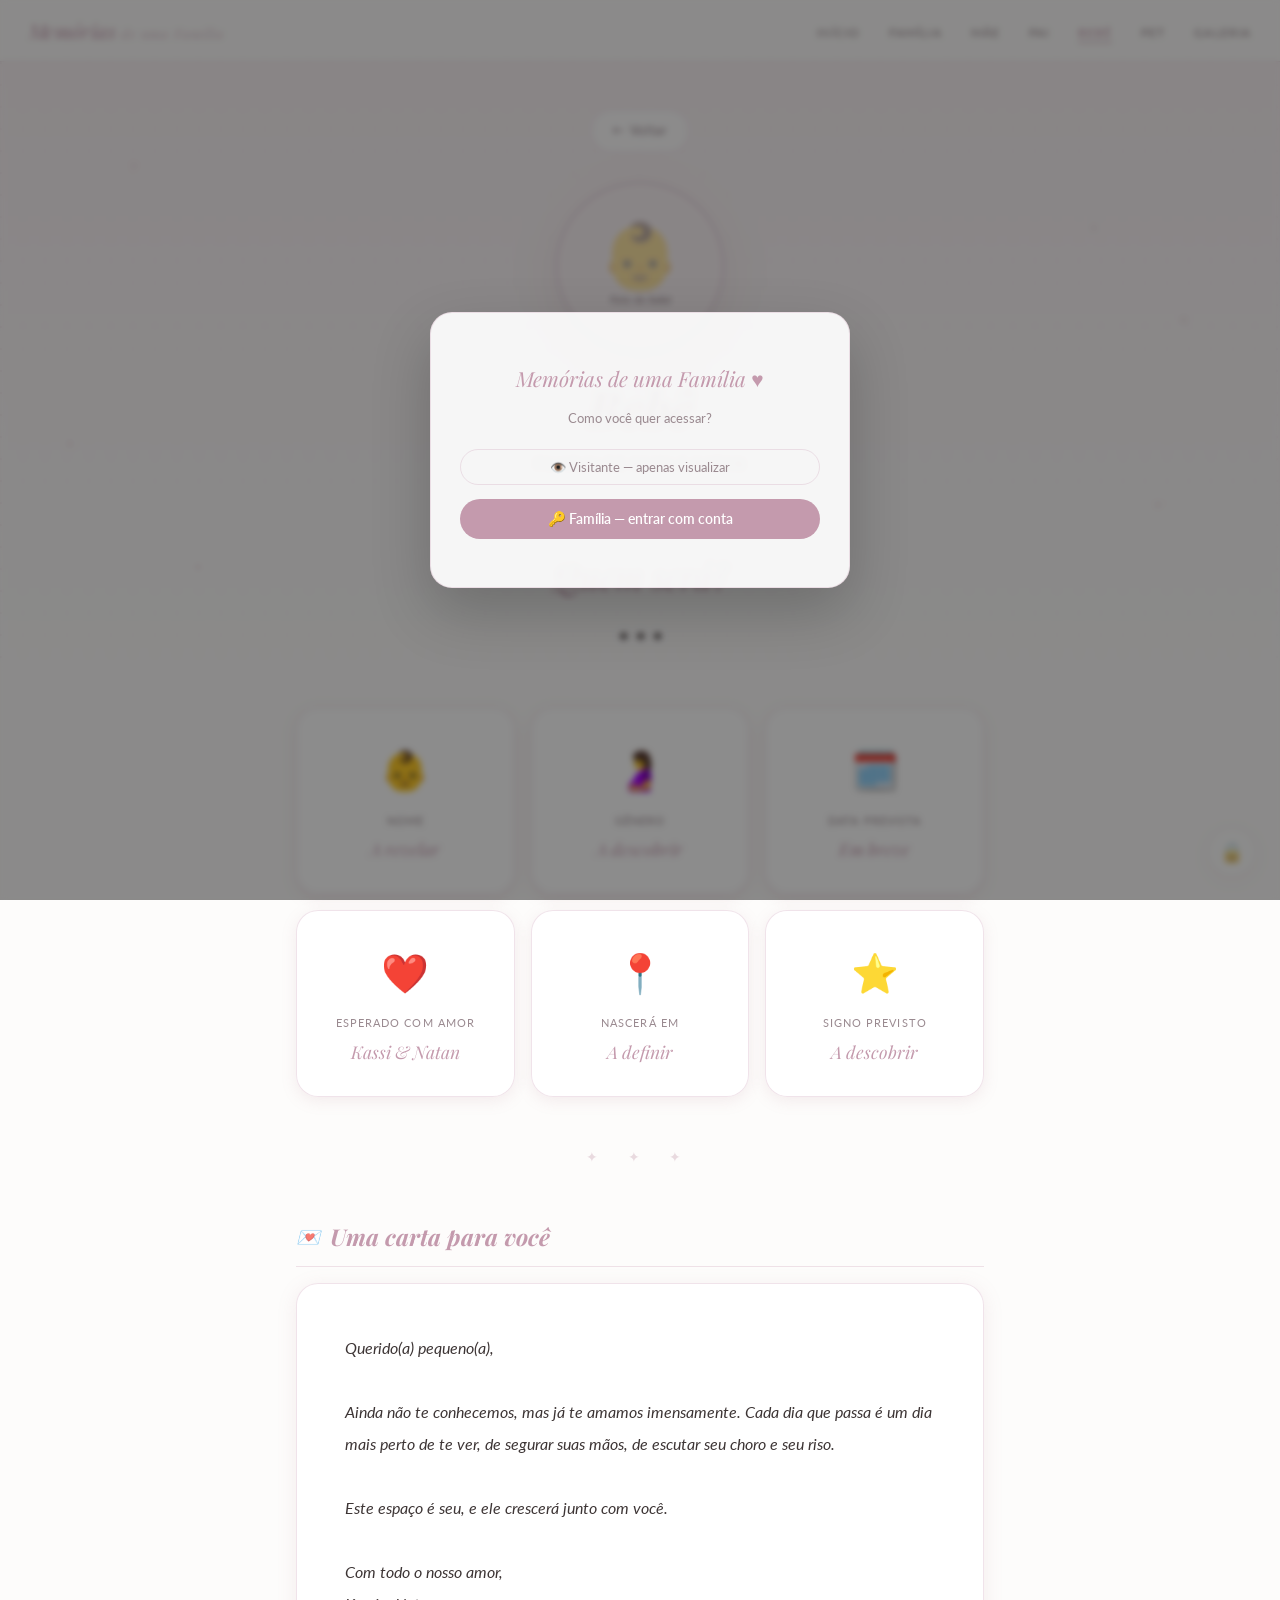
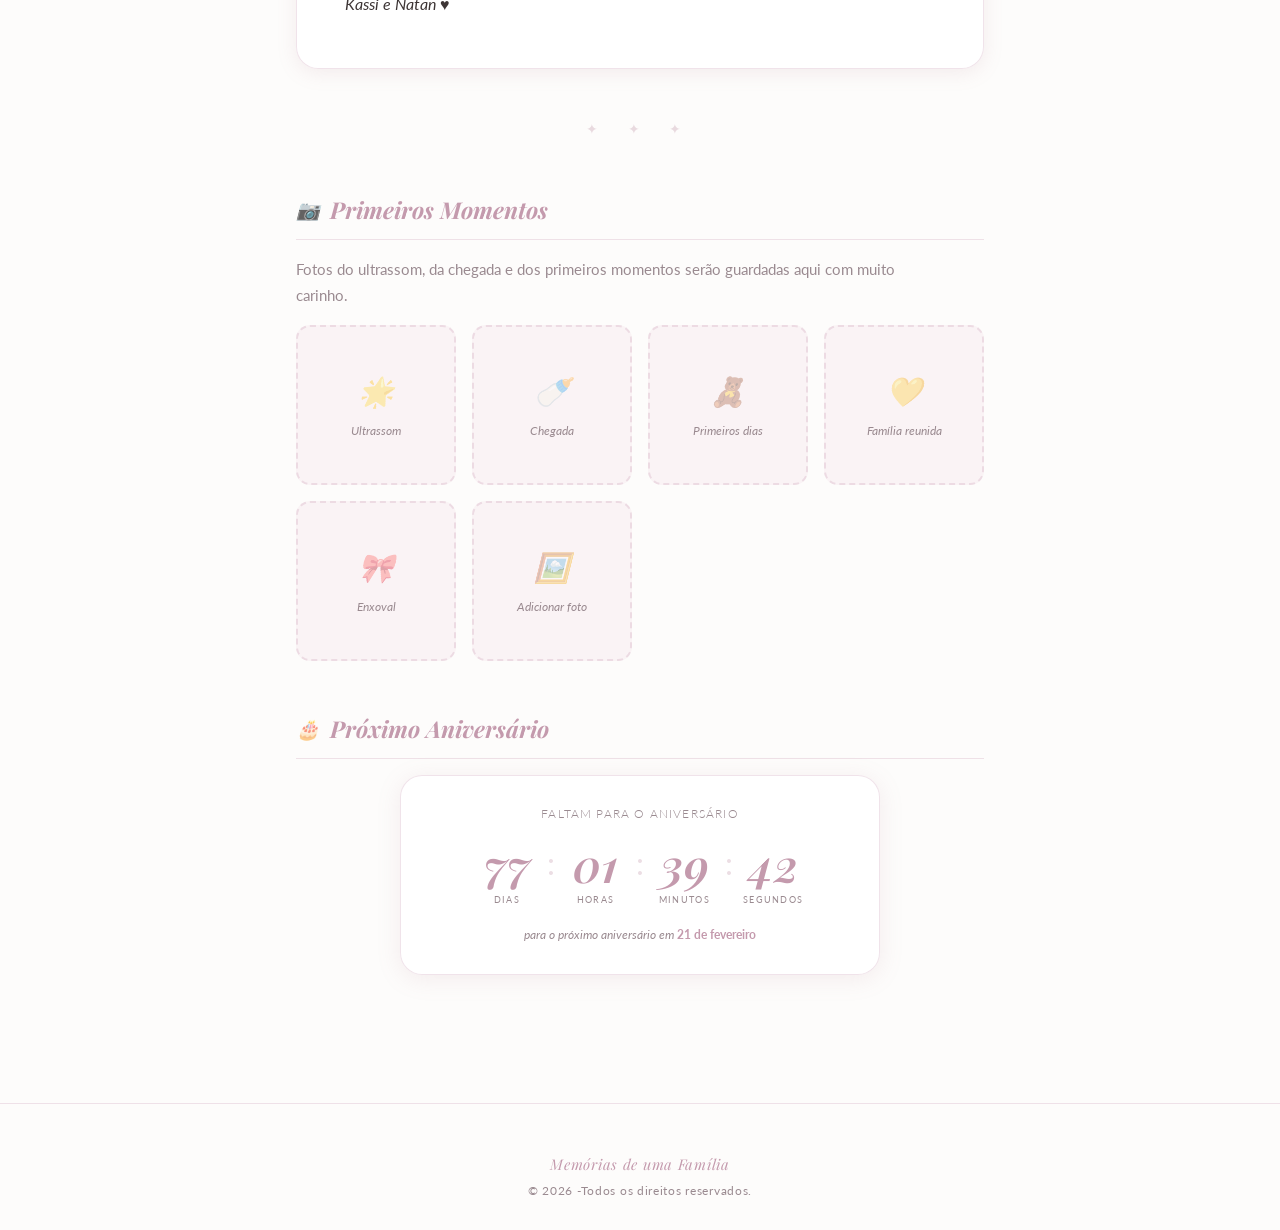
==== bebe.html @ cc9225b5 "primeiro commit: site Memorias de uma familia" ====
﻿<!DOCTYPE html>
<html lang="pt-BR">
<head>
  <meta charset="UTF-8" />
  <meta name="viewport" content="width=device-width, initial-scale=1.0" />
  <title>Bebê -Memórias de uma Família</title>
  <link rel="icon" href="data:image/svg+xml,<svg xmlns='http://www.w3.org/2000/svg' viewBox='0 0 100 100'><text y='.9em' font-size='90'>🌳</text></svg>" />

  <link rel="preconnect" href="https://fonts.googleapis.com" />
  <link rel="preconnect" href="https://fonts.gstatic.com" crossorigin />
  <link href="https://fonts.googleapis.com/css2?family=Playfair+Display:ital,wght@0,400;0,600;1,400;1,600&family=Lato:wght@300;400&display=swap" rel="stylesheet" />

  <link rel="stylesheet" href="css/base.css" />
  <link rel="stylesheet" href="css/nav.css" />
  <link rel="stylesheet" href="css/layout.css" />
  <link rel="stylesheet" href="css/animations.css" />
  <link rel="stylesheet" href="css/responsive.css" />
  <link rel="stylesheet" href="css/admin.css" />
  <link rel="stylesheet" href="css/profile.css" />
  <link rel="stylesheet" href="css/bebe.css" />
  <link rel="stylesheet" href="css/countdown.css" />
  <link rel="stylesheet" href="css/birthday.css" />

  <!-- Supabase CDN -->
  <script src="https://cdn.jsdelivr.net/npm/@supabase/supabase-js@2" onerror="this.onerror=null;this.src='https://unpkg.com/@supabase/supabase-js@2/dist/umd/supabase.js'"></script>
</head>
<body data-page="bebe">

  <!-- ═══════════════════════════════════════
       NAVEGAÇÃO
  ═══════════════════════════════════════ -->
  <nav class="navbar">
    <a href="index.html" class="nav-brand">
      Memórias <span>de uma Família</span>
    </a>
    <ul class="nav-links" id="navLinks">
      <li><a href="index.html">Início</a></li>
      <li><a href="familia.html">Família</a></li>
      <li><a href="mae.html">Mãe</a></li>
      <li><a href="pai.html">Pai</a></li>
      <li><a href="bebe.html" class="active">Bebê</a></li>
      <li><a href="pet.html">Pet</a></li>
      <li><a href="galeria.html">Galeria</a></li>
    </ul>
    <button class="nav-hamburger" id="navHamburger" aria-label="Abrir menu" aria-expanded="false">
      <span></span><span></span><span></span>
    </button>
  </nav>

  <!-- ═══════════════════════════════════════
       CONTEÚDO PRINCIPAL
  ═══════════════════════════════════════ -->
  <main class="page-wrapper">

    <!-- HERO DO BEBÊ -->
    <section class="bebe-profile-hero">

      <!-- Estrelas decorativas -->
      <div class="floating-stars" aria-hidden="true">
        <span class="star">✦</span>
        <span class="star">✦</span>
        <span class="star">✦</span>
        <span class="star">✦</span>
        <span class="star">✦</span>
        <span class="star">✦</span>
      </div>

      <a href="index.html" class="btn-back">← Voltar</a>

      <!-- Foto de perfil do bebê -->
      <div class="profile-photo-large anim-fade-up" data-photo-key="bebe_main">
        <span class="profile-ph-icon" data-baby-icon>👶</span>
        <span class="profile-ph-label" data-baby-ph>Foto do bebê</span>
      </div>

      <!-- Nome e tagline -->
      <h1 class="profile-name anim-fade-up delay-1" data-baby-name>Bebê</h1>
      <p class="profile-tagline anim-fade-up delay-2">Filho(a) de Kassi e Natan</p>

      <!-- Seletor de gênero (grande) -->
      <div class="baby-gender-bar anim-fade-up delay-2" role="group" aria-label="Escolha o gênero">
        <button class="gender-btn girl-btn" onclick="selectGender('girl')" aria-label="Menina">
          <span class="btn-emoji">🎀</span> Menina
        </button>
        <button class="gender-btn boy-btn" onclick="selectGender('boy')" aria-label="Menino">
          <span class="btn-emoji">⚓</span> Menino
        </button>
      </div>

      <!-- Mensagem de revelação dinâmica -->
      <p class="reveal-message anim-fade-up delay-2" id="revealMsg">
        Quem será?
      </p>

      <!-- Badge do gênero selecionado -->
      <div class="gender-badge anim-fade-up delay-3" id="genderBadge" style="display:none">
        <span data-baby-badge></span>
      </div>

      <span class="ornament">✦ ✦ ✦</span>

    </section><!-- /bebe-profile-hero -->

    <!-- ─── INFORMAÇÕES DO BEBÊ ─── -->
    <div class="baby-content">

      <div class="baby-card-grid anim-fade-up">

        <div class="baby-info-card">
          <span class="baby-info-icon">👶</span>
          <p class="baby-info-label">Nome</p>
          <p class="baby-info-value" data-baby-name>A revelar</p>
        </div>

        <div class="baby-info-card">
          <span class="baby-info-icon" data-baby-icon>🤰</span>
          <p class="baby-info-label">Gênero</p>
          <p class="baby-info-value" id="genderValue">A descobrir</p>
        </div>

        <div class="baby-info-card">
          <span class="baby-info-icon">🗓️</span>
          <p class="baby-info-label">Data prevista</p>
          <p class="baby-info-value">
            <!-- EDITE: Adicione a data de parto prevista -->
            Em breve
          </p>
        </div>

        <div class="baby-info-card">
          <span class="baby-info-icon">❤️</span>
          <p class="baby-info-label">Esperado com amor</p>
          <p class="baby-info-value">Kassi &amp; Natan</p>
        </div>

        <div class="baby-info-card">
          <span class="baby-info-icon">📍</span>
          <p class="baby-info-label">Nascerá em</p>
          <p class="baby-info-value">
            <!-- EDITE: Cidade/País -->
            A definir
          </p>
        </div>

        <div class="baby-info-card">
          <span class="baby-info-icon">⭐</span>
          <p class="baby-info-label">Signo previsto</p>
          <p class="baby-info-value">
            <!-- EDITE: Signo -->
            A descobrir
          </p>
        </div>

      </div><!-- /baby-card-grid -->

      <div class="divider-ornament" style="margin: var(--sp-xl) 0">✦ ✦ ✦</div>

      <!-- ─── Carta para o Bebê ─── -->
      <section class="section-block anim-fade-up">
        <h2 class="section-title">
          <span class="sec-icon">💌</span> Uma carta para você
        </h2>
        <div style="background:var(--color-bg-card); border:1px solid var(--color-border); border-radius:var(--radius-lg); padding:var(--sp-xl); box-shadow:0 4px 20px var(--color-shadow); transition: all var(--t-smooth);">
          <p class="prose" style="font-style:italic; font-size:1rem; color:var(--color-text); line-height:2" data-field="bio">
            <!--
              EDITE: Escreva uma carta carinhosa para o bebê
            -->
            Querido(a) pequeno(a),<br/><br/>
            Ainda não te conhecemos, mas já te amamos imensamente.
            Cada dia que passa é um dia mais perto de te ver, de segurar
            suas mãos, de escutar seu choro e seu riso.<br/><br/>
            Este espaço é seu, e ele crescerá junto com você.<br/><br/>
            Com todo o nosso amor,<br/>
            <em>Kassi e Natan ♥</em>
          </p>
        </div>
      </section>

      <div class="divider-ornament" style="margin: var(--sp-xl) 0">✦ ✦ ✦</div>

      <!-- ─── Galeria do Bebê ─── -->
      <section class="section-block anim-fade-up">
        <h2 class="section-title">
          <span class="sec-icon">📷</span> Primeiros Momentos
        </h2>
        <p class="prose" style="margin-bottom:var(--sp-md)">
          Fotos do ultrassom, da chegada e dos primeiros momentos serão
          guardadas aqui com muito carinho.
        </p>

        <div class="profile-gallery-grid">
          <!--
            PARA ADICIONAR FOTOS:
            <div class="profile-gallery-item" data-lightbox="fotos/ultrassom.jpg">
              <img src="fotos/ultrassom.jpg" alt="Ultrassom" />
            </div>
          -->
          <div class="profile-gallery-item">
            <div class="gallery-ph"><span class="gallery-ph-icon">🌟</span>Ultrassom</div>
          </div>
          <div class="profile-gallery-item">
            <div class="gallery-ph"><span class="gallery-ph-icon">🍼</span>Chegada</div>
          </div>
          <div class="profile-gallery-item">
            <div class="gallery-ph"><span class="gallery-ph-icon">🧸</span>Primeiros dias</div>
          </div>
          <div class="profile-gallery-item">
            <div class="gallery-ph"><span class="gallery-ph-icon">💛</span>Família reunida</div>
          </div>
          <div class="profile-gallery-item">
            <div class="gallery-ph"><span class="gallery-ph-icon">🎀</span>Enxoval</div>
          </div>
          <div class="profile-gallery-item">
            <div class="gallery-ph"><span class="gallery-ph-icon">🖼️</span>Adicionar foto</div>
          </div>
        </div>
      </section>

      <!-- ─── Contagem Regressiva de Aniversário ─── -->
      <section class="section-block anim-fade-up" id="countdown-section">
        <h2 class="section-title">
          <span class="sec-icon">🎂</span> Próximo Aniversário
        </h2>
        <div class="countdown-wrapper">
          <p class="countdown-intro">faltam para o aniversário</p>
          <div class="countdown-grid">
            <div class="countdown-unit">
              <span class="countdown-num" id="cd-days">--</span>
              <span class="countdown-lbl">Dias</span>
            </div>
            <span class="countdown-sep">:</span>
            <div class="countdown-unit">
              <span class="countdown-num" id="cd-hours">--</span>
              <span class="countdown-lbl">Horas</span>
            </div>
            <span class="countdown-sep">:</span>
            <div class="countdown-unit">
              <span class="countdown-num" id="cd-minutes">--</span>
              <span class="countdown-lbl">Minutos</span>
            </div>
            <span class="countdown-sep">:</span>
            <div class="countdown-unit">
              <span class="countdown-num" id="cd-seconds">--</span>
              <span class="countdown-lbl">Segundos</span>
            </div>
          </div>
          <p class="countdown-footer-text">
            para o próximo aniversário em <strong id="cd-next-date">21 de fevereiro</strong>
          </p>
        </div>
      </section>

    </div><!-- /baby-content -->

    <!-- LIGHTBOX -->
    <div class="lightbox" id="lightbox">
      <button class="lightbox-close" id="lightbox-close" aria-label="Fechar">✕</button>
      <img id="lightbox-img" src="" alt="Foto ampliada" />
    </div>

    <!-- RODAPÉ -->
    <footer class="page-footer">
      <span class="footer-brand-text">Memórias de uma Família</span>
      &copy; <span id="year"></span> -Todos os direitos reservados.
    </footer>

  </main>

  <!-- ═══ ANIMAÇÃO DE ANIVERSÁRIO ═══════════════════════════════ -->
  <div class="birthday-overlay" id="birthday-overlay" role="dialog" aria-modal="true" aria-label="Feliz Aniversário">
    <div class="birthday-card">
      <span class="birthday-big-heart">🎂</span>
      <!-- EDITE: Altere a mensagem de aniversário abaixo -->
      <p class="birthday-msg">Feliz aniversário, pequenininho(a)! 🎂</p>
      <p class="birthday-sub">
        Que este dia seja cheio de alegria, amor e muita magia.<br/>
        Te amamos imensamente. ♥
      </p>
      <button class="birthday-close-btn" onclick="closeBirthdayAnimation()">Obrigado ♥</button>
    </div>
  </div>

  <script src="js/script.js"></script>
  <script src="js/supabase-config.js"></script>
  <script src="js/auth.js"></script>
  <script src="js/db.js"></script>
  <script src="js/storage.js"></script>
  <script src="js/editor.js"></script>
  <script>
    document.getElementById('year').textContent = new Date().getFullYear();

    // Aniversário do Bebê: 21 de fevereiro (data de teste)
    document.addEventListener('DOMContentLoaded', () => initCountdown(21, 2));

    // Atualiza mensagem de revelação e badge ao selecionar gênero
    const origSelect = window.selectGender;
    window.selectGender = function(gender) {
      origSelect(gender);

      const msg    = document.getElementById('revealMsg');
      const badge  = document.getElementById('genderBadge');
      const gvalue = document.getElementById('genderValue');

      if (gender === 'girl') {
        if (msg) msg.textContent = 'É uma Menina! 🎀';
        if (gvalue) gvalue.textContent = 'Menina 🎀';
      } else {
        if (msg) msg.textContent = 'É um Menino! ⚓';
        if (gvalue) gvalue.textContent = 'Menino ⚓';
      }

      if (badge) badge.style.display = 'inline-flex';
    };

    // Aplica estado salvo no carregamento
    const saved = localStorage.getItem('familyTheme');
    if (saved && saved !== 'default') {
      window.selectGender(saved);
    }
  </script>
</body>
</html>
---- css/base.css ----
/* ============================================================
   MEMÓRIAS DE UMA FAMÍLIA — base.css
   Variáveis de tema e reset global
   ============================================================ */

/* ─── 1. VARIÁVEIS DE TEMA ─────────────────────────────────── */
:root {
  /* Tema Padrão (Neutro / Branco) */
  --color-bg:              #fdfcfb;
  --color-bg-secondary:    #f8f5f0;
  --color-bg-card:         rgba(255, 255, 255, 0.92);
  --color-accent:          #c49aad;
  --color-accent-light:    #f0e2e8;
  --color-accent-ultra:    #faf3f5;
  --color-line:            #d4b0c2;
  --color-text:            #3d3535;
  --color-text-muted:      #9a8a90;
  --color-border:          rgba(212, 176, 194, 0.35);
  --color-shadow:          rgba(180, 120, 140, 0.13);
  --color-nav:             rgba(253, 252, 251, 0.96);
  --color-heart:           #d4889f;
  --color-btn-bg:          rgba(255,255,255,0.9);
  --color-btn-border:      rgba(212,176,194,0.5);
  --color-btn-text:        #3d3535;

  /* Tipografia */
  --font-heading: 'Playfair Display', Georgia, serif;
  --font-body:    'Lato', 'Helvetica Neue', sans-serif;

  /* Espaçamentos */
  --sp-xs: 0.3rem;
  --sp-sm: 0.6rem;
  --sp-md: 1rem;
  --sp-lg: 1.8rem;
  --sp-xl: 3rem;
  --sp-2xl: 5rem;

  /* Bordas */
  --radius-sm:   6px;
  --radius-md:   14px;
  --radius-lg:   22px;
  --radius-full: 9999px;

  /* Transições */
  --t-fast:   0.2s ease;
  --t-smooth: 0.55s cubic-bezier(0.4, 0, 0.2, 1);
  --t-slow:   0.85s cubic-bezier(0.4, 0, 0.2, 1);
}

/* ─── Tema Menina (Rosa Bebê) ──────────────────────────────── */
[data-theme="girl"] {
  --color-bg:           #fff5f8;
  --color-bg-secondary: #ffe8f0;
  --color-bg-card:      rgba(255, 245, 250, 0.95);
  --color-accent:       #e8739a;
  --color-accent-light: #fdd5e5;
  --color-accent-ultra: #fff5f8;
  --color-line:         #f0a0be;
  --color-text:         #5c2d42;
  --color-text-muted:   #b87898;
  --color-border:       rgba(240, 160, 190, 0.4);
  --color-shadow:       rgba(232, 115, 154, 0.18);
  --color-nav:          rgba(255, 245, 248, 0.96);
  --color-heart:        #e8739a;
  --color-btn-bg:       rgba(255, 245, 248, 0.95);
  --color-btn-border:   rgba(240, 160, 190, 0.5);
  --color-btn-text:     #5c2d42;
}

/* ─── Tema Pet (Laranja Bebê) ──────────────────────────────── */
[data-theme="pet"] {
  --color-bg:           #fff8f3;
  --color-bg-secondary: #ffecd8;
  --color-bg-card:      rgba(255, 248, 243, 0.95);
  --color-accent:       #e07828;
  --color-accent-light: #fcd4a0;
  --color-accent-ultra: #fff5ea;
  --color-line:         #f0a060;
  --color-text:         #4a2c10;
  --color-text-muted:   #b07840;
  --color-border:       rgba(240, 160, 96, 0.4);
  --color-shadow:       rgba(224, 120, 40, 0.15);
  --color-nav:          rgba(255, 248, 243, 0.96);
  --color-heart:        #e07828;
  --color-btn-bg:       rgba(255, 248, 243, 0.95);
  --color-btn-border:   rgba(240, 160, 96, 0.5);
  --color-btn-text:     #4a2c10;
}

/* ─── Temas Pet por Cor (Pastéis) ─────────────────────────── */
[data-theme="pet-green"] {
  --color-bg:           #f2faf2;
  --color-bg-secondary: #d8f0d8;
  --color-bg-card:      rgba(242, 250, 242, 0.95);
  --color-accent:       #5aaa5a;
  --color-accent-light: #b8e0b8;
  --color-accent-ultra: #eef8ee;
  --color-line:         #7dcc7d;
  --color-text:         #1a4020;
  --color-text-muted:   #528052;
  --color-border:       rgba(125, 204, 125, 0.4);
  --color-shadow:       rgba(90, 170, 90, 0.15);
  --color-nav:          rgba(242, 250, 242, 0.96);
  --color-heart:        #5aaa5a;
  --color-btn-bg:       rgba(242, 250, 242, 0.95);
  --color-btn-border:   rgba(125, 204, 125, 0.5);
  --color-btn-text:     #1a4020;
}

[data-theme="pet-blue"] {
  --color-bg:           #eef6fc;
  --color-bg-secondary: #d0e8f8;
  --color-bg-card:      rgba(238, 246, 252, 0.95);
  --color-accent:       #5096cc;
  --color-accent-light: #b0d4f0;
  --color-accent-ultra: #e8f4fc;
  --color-line:         #70b8e8;
  --color-text:         #162e4a;
  --color-text-muted:   #4878a0;
  --color-border:       rgba(112, 184, 232, 0.4);
  --color-shadow:       rgba(80, 150, 204, 0.15);
  --color-nav:          rgba(238, 246, 252, 0.96);
  --color-heart:        #5096cc;
  --color-btn-bg:       rgba(238, 246, 252, 0.95);
  --color-btn-border:   rgba(112, 184, 232, 0.5);
  --color-btn-text:     #162e4a;
}

[data-theme="pet-pink"] {
  --color-bg:           #fff0f6;
  --color-bg-secondary: #ffd8ea;
  --color-bg-card:      rgba(255, 240, 246, 0.95);
  --color-accent:       #e0689a;
  --color-accent-light: #f8c0d8;
  --color-accent-ultra: #fff5f8;
  --color-line:         #f090bc;
  --color-text:         #501830;
  --color-text-muted:   #a85878;
  --color-border:       rgba(240, 144, 188, 0.4);
  --color-shadow:       rgba(224, 104, 154, 0.15);
  --color-nav:          rgba(255, 240, 246, 0.96);
  --color-heart:        #e0689a;
  --color-btn-bg:       rgba(255, 240, 246, 0.95);
  --color-btn-border:   rgba(240, 144, 188, 0.5);
  --color-btn-text:     #501830;
}

[data-theme="pet-red"] {
  --color-bg:           #fff3f3;
  --color-bg-secondary: #ffd8d8;
  --color-bg-card:      rgba(255, 243, 243, 0.95);
  --color-accent:       #cc5050;
  --color-accent-light: #f0b8b8;
  --color-accent-ultra: #fff0f0;
  --color-line:         #e07070;
  --color-text:         #4a1010;
  --color-text-muted:   #a05050;
  --color-border:       rgba(224, 112, 112, 0.4);
  --color-shadow:       rgba(204, 80, 80, 0.15);
  --color-nav:          rgba(255, 243, 243, 0.96);
  --color-heart:        #cc5050;
  --color-btn-bg:       rgba(255, 243, 243, 0.95);
  --color-btn-border:   rgba(224, 112, 112, 0.5);
  --color-btn-text:     #4a1010;
}

[data-theme="pet-yellow"] {
  --color-bg:           #fffdf0;
  --color-bg-secondary: #f8eec0;
  --color-bg-card:      rgba(255, 253, 240, 0.95);
  --color-accent:       #c8a030;
  --color-accent-light: #ecd890;
  --color-accent-ultra: #fffaea;
  --color-line:         #e0c060;
  --color-text:         #3a2c08;
  --color-text-muted:   #906820;
  --color-border:       rgba(224, 192, 96, 0.4);
  --color-shadow:       rgba(200, 160, 48, 0.15);
  --color-nav:          rgba(255, 253, 240, 0.96);
  --color-heart:        #c8a030;
  --color-btn-bg:       rgba(255, 253, 240, 0.95);
  --color-btn-border:   rgba(224, 192, 96, 0.5);
  --color-btn-text:     #3a2c08;
}

[data-theme="pet-gray"] {
  --color-bg:           #f5f6f8;
  --color-bg-secondary: #e0e4ec;
  --color-bg-card:      rgba(245, 246, 248, 0.95);
  --color-accent:       #7888a0;
  --color-accent-light: #c0c8d8;
  --color-accent-ultra: #eef0f4;
  --color-line:         #98a8bc;
  --color-text:         #242838;
  --color-text-muted:   #607080;
  --color-border:       rgba(152, 168, 188, 0.4);
  --color-shadow:       rgba(120, 136, 160, 0.15);
  --color-nav:          rgba(245, 246, 248, 0.96);
  --color-heart:        #7888a0;
  --color-btn-bg:       rgba(245, 246, 248, 0.95);
  --color-btn-border:   rgba(152, 168, 188, 0.5);
  --color-btn-text:     #242838;
}

[data-theme="pet-purple"] {
  --color-bg:           #f8f4ff;
  --color-bg-secondary: #ead8f8;
  --color-bg-card:      rgba(248, 244, 255, 0.95);
  --color-accent:       #9060c8;
  --color-accent-light: #d0b8f0;
  --color-accent-ultra: #f4f0ff;
  --color-line:         #b088e0;
  --color-text:         #2c1050;
  --color-text-muted:   #7848a8;
  --color-border:       rgba(176, 136, 224, 0.4);
  --color-shadow:       rgba(144, 96, 200, 0.15);
  --color-nav:          rgba(248, 244, 255, 0.96);
  --color-heart:        #9060c8;
  --color-btn-bg:       rgba(248, 244, 255, 0.95);
  --color-btn-border:   rgba(176, 136, 224, 0.5);
  --color-btn-text:     #2c1050;
}

/* ─── Tema Menino (Azul Bebê) ──────────────────────────────── */
[data-theme="boy"] {
  --color-bg:           #f0f8ff;
  --color-bg-secondary: #d8ecfa;
  --color-bg-card:      rgba(240, 248, 255, 0.95);
  --color-accent:       #5a9bd4;
  --color-accent-light: #c5e0f5;
  --color-accent-ultra: #f0f8ff;
  --color-line:         #82b8e5;
  --color-text:         #1a3a5c;
  --color-text-muted:   #6a92b8;
  --color-border:       rgba(130, 184, 229, 0.4);
  --color-shadow:       rgba(90, 155, 212, 0.18);
  --color-nav:          rgba(240, 248, 255, 0.96);
  --color-heart:        #5a9bd4;
  --color-btn-bg:       rgba(240, 248, 255, 0.95);
  --color-btn-border:   rgba(130, 184, 229, 0.5);
  --color-btn-text:     #1a3a5c;
}


/* ─── 2. RESET & BASE ─────────────────────────────────────── */
*, *::before, *::after {
  box-sizing: border-box;
  margin: 0;
  padding: 0;
}

html { scroll-behavior: smooth; }

body {
  font-family: var(--font-body);
  background-color: var(--color-bg);
  color: var(--color-text);
  min-height: 100vh;
  line-height: 1.7;
  transition:
    background-color var(--t-slow),
    color var(--t-smooth);
}

img {
  display: block;
  max-width: 100%;
}

a {
  color: inherit;
  text-decoration: none;
}

button {
  font-family: var(--font-body);
  cursor: none;
}

/* ─── 3. CURSOR CORAÇÃO ───────────────────────────────────── */

/* Esconde o cursor nativo em dispositivos com mouse */
@media (pointer: fine) {
  html, html * {
    cursor: none !important;
  }
}

/* Elemento do cursor personalizado */
#heart-cursor {
  position: fixed;
  top: -120px;
  left: -120px;
  pointer-events: none;
  z-index: 999999;
  font-size: 1.25rem;
  line-height: 1;
  color: var(--color-heart);
  transform: translate(-50%, -50%) scale(1);
  transition:
    color var(--t-slow),
    transform 0.12s ease,
    opacity 0.2s ease;
  user-select: none;
  will-change: left, top;
  opacity: 0;
}

#heart-cursor.visible {
  opacity: 1;
}

#heart-cursor.clicking {
  transform: translate(-50%, -50%) scale(0.75);
}

/* Em telas touch não aparece */
@media (pointer: coarse) {
  #heart-cursor { display: none; }
}
---- css/nav.css ----
/* ============================================================
   MEMÓRIAS DE UMA FAMÍLIA — nav.css
   Navegação (compartilhado por todas as páginas)
   ============================================================ */

.navbar {
  position: fixed;
  inset-block-start: 0;
  inset-inline: 0;
  z-index: 1000;
  height: 62px;
  background: var(--color-nav);
  backdrop-filter: blur(14px);
  -webkit-backdrop-filter: blur(14px);
  border-bottom: 1px solid var(--color-border);
  display: flex;
  align-items: center;
  justify-content: space-between;
  padding: 0 var(--sp-lg);
  transition:
    background var(--t-smooth),
    border-color var(--t-smooth);
}

.nav-brand {
  font-family: var(--font-heading);
  font-size: 1.25rem;
  font-style: italic;
  color: var(--color-accent);
  letter-spacing: 0.02em;
  transition: color var(--t-smooth);
  white-space: nowrap;
}

.nav-brand span {
  opacity: 0.55;
  font-size: 0.9rem;
}

.nav-links {
  display: flex;
  list-style: none;
  gap: var(--sp-lg);
  align-items: center;
}

.nav-links a {
  font-size: 0.78rem;
  font-weight: 400;
  letter-spacing: 0.09em;
  text-transform: uppercase;
  color: var(--color-text-muted);
  transition: color var(--t-fast);
  position: relative;
}

.nav-links a::after {
  content: '';
  position: absolute;
  bottom: -3px;
  left: 0; right: 0;
  height: 1px;
  background: var(--color-accent);
  transform: scaleX(0);
  transition: transform var(--t-fast);
}

.nav-links a:hover,
.nav-links a.active {
  color: var(--color-accent);
}

.nav-links a:hover::after,
.nav-links a.active::after {
  transform: scaleX(1);
}

/* Hamburger */
.nav-hamburger {
  display: none;
  flex-direction: column;
  gap: 5px;
  cursor: pointer;
  padding: var(--sp-sm);
  background: none;
  border: none;
}

.nav-hamburger span {
  display: block;
  width: 22px;
  height: 1.5px;
  background: var(--color-text);
  transition: all var(--t-fast);
}

.nav-hamburger.open span:nth-child(1) {
  transform: translateY(6.5px) rotate(45deg);
}
.nav-hamburger.open span:nth-child(2) {
  opacity: 0;
}
.nav-hamburger.open span:nth-child(3) {
  transform: translateY(-6.5px) rotate(-45deg);
}

/* Mobile Nav */
@media (max-width: 768px) {
  .nav-links {
    display: none;
    position: absolute;
    top: 62px;
    left: 0; right: 0;
    background: var(--color-nav);
    border-bottom: 1px solid var(--color-border);
    flex-direction: column;
    align-items: flex-start;
    padding: var(--sp-md) var(--sp-lg);
    gap: var(--sp-md);
    backdrop-filter: blur(14px);
    -webkit-backdrop-filter: blur(14px);
  }
  .nav-links.open {
    display: flex;
  }
  .nav-hamburger {
    display: flex;
  }
}
---- css/layout.css ----
/* ============================================================
   MEMÓRIAS DE UMA FAMÍLIA — layout.css
   Layout geral e componentes compartilhados
   ============================================================ */

/* ─── Layout geral ─────────────────────────────────────────── */
.page-wrapper {
  padding-top: 62px;
  min-height: 100vh;
}


/* ─── Componentes gerais ────────────────────────────────────── */
.divider-ornament {
  text-align: center;
  color: var(--color-accent);
  opacity: 0.35;
  letter-spacing: 0.8rem;
  font-size: 0.9rem;
  margin: var(--sp-lg) 0;
  transition: color var(--t-smooth);
}

.page-footer {
  text-align: center;
  padding: var(--sp-xl) var(--sp-md) var(--sp-lg);
  border-top: 1px solid var(--color-border);
  color: var(--color-text-muted);
  font-size: 0.74rem;
  letter-spacing: 0.06em;
  transition: border-color var(--t-smooth);
}

.footer-brand-text {
  font-family: var(--font-heading);
  font-style: italic;
  color: var(--color-accent);
  font-size: 0.92rem;
  display: block;
  margin-bottom: 4px;
  transition: color var(--t-smooth);
}

/* Prose / texto corrido */
.prose {
  font-size: 0.92rem;
  color: var(--color-text-muted);
  line-height: 1.8;
  max-width: 620px;
}

/* ─── Lightbox (compartilhado em todas as páginas) ───────────── */
.lightbox {
  position: fixed;
  inset: 0;
  z-index: 9000;
  background: rgba(0, 0, 0, 0.88);
  display: flex;
  align-items: center;
  justify-content: center;
  opacity: 0;
  pointer-events: none;
  transition: opacity var(--t-fast);
}

.lightbox.open {
  opacity: 1;
  pointer-events: all;
}

.lightbox img {
  max-width: 90vw;
  max-height: 85vh;
  border-radius: var(--radius-md);
  object-fit: contain;
}

.lightbox-close {
  position: absolute;
  top: 20px;
  right: 24px;
  background: none;
  border: none;
  color: #fff;
  font-size: 2rem;
  cursor: pointer;
  opacity: 0.8;
  transition: opacity var(--t-fast);
  line-height: 1;
}

.lightbox-close:hover {
  opacity: 1;
}
---- css/animations.css ----
/* ============================================================
   MEMÓRIAS DE UMA FAMÍLIA — animations.css
   Keyframes e classes de animação de entrada
   ============================================================ */

@keyframes fadeInUp {
  from { opacity: 0; transform: translateY(18px); }
  to   { opacity: 1; transform: translateY(0); }
}

@keyframes fadeIn {
  from { opacity: 0; }
  to   { opacity: 1; }
}

@keyframes pulse-ring {
  0%   { box-shadow: 0 0 0 0 var(--color-shadow); }
  70%  { box-shadow: 0 0 0 14px transparent; }
  100% { box-shadow: 0 0 0 0 transparent; }
}

.anim-fade-up {
  opacity: 0;
  animation: fadeInUp 0.65s ease forwards;
}

.delay-1 { animation-delay: 0.1s; }
.delay-2 { animation-delay: 0.2s; }
.delay-3 { animation-delay: 0.3s; }
.delay-4 { animation-delay: 0.4s; }
.delay-5 { animation-delay: 0.5s; }
---- css/responsive.css ----
/* ============================================================
   MEMÓRIAS DE UMA FAMÍLIA — responsive.css
   Media queries gerais (compartilhado por todas as páginas)
   ============================================================ */

/* Touch targets mínimos (44px) em dispositivos touch */
@media (hover: none), (max-width: 768px) {
  .gender-btn,
  .filter-btn,
  .btn-back,
  .birthday-close-btn {
    min-height: 44px;
    display: inline-flex;
    align-items: center;
    justify-content: center;
  }

  .nav-links a {
    min-height: 44px;
    display: flex;
    align-items: center;
  }

  /* Foto de infância centralizada */
  .childhood-photo-wrap {
    margin-left: auto;
    margin-right: auto;
  }
}

@media (max-width: 640px) {
  .photo-circle {
    width: 92px;
    height: 92px;
  }

  .baby-photo-wrap,
  .baby-photo-wrap .photo-circle {
    width: 92px;
    height: 92px;
  }

  .conn-line { width: 28px; }

  .member-card { padding: 0 var(--sp-sm); }
  .member-name { font-size: 0.88rem; }

  .info-grid {
    grid-template-columns: 1fr;
  }

  .profile-photo-large {
    width: 140px;
    height: 140px;
  }

  .profile-name { font-size: 1.8rem; }

  .gallery-masonry { column-gap: var(--sp-sm); }

  /* Grade da galeria de perfil menor em mobile */
  .profile-gallery-grid {
    grid-template-columns: repeat(auto-fill, minmax(130px, 1fr));
  }

  /* Barra de gênero do bebê empilha se necessário */
  .baby-gender-bar {
    flex-wrap: wrap;
  }
}

@media (max-width: 420px) {
  .navbar { padding: 0 var(--sp-md); }
  .nav-brand { font-size: 1.1rem; }
  .couple-connector { display: none; } /* em telas muito pequenas, oculta linha */
  .generation-parents { gap: var(--sp-md); }

  /* Timeline com menos indentação */
  .timeline {
    padding-left: var(--sp-md);
  }

  /* Unidade do countdown menor */
  .countdown-unit {
    min-width: 44px;
  }

  .countdown-num {
    font-size: 2rem;
  }
}
---- css/admin.css ----
/* ============================================================
   MEMÓRIAS DE UMA FAMÍLIA — admin.css
   Sistema administrativo (painel de edição)
   ============================================================ */

/* Botão de cadeado (pré-login) */
#adm-lock-btn {
  position: fixed;
  bottom: 24px;
  right: 24px;
  z-index: 1100;
  width: 48px;
  height: 48px;
  border-radius: 50%;
  border: 1.5px solid var(--color-border);
  background: var(--color-bg-card);
  box-shadow: 0 4px 20px var(--color-shadow);
  font-size: 1.2rem;
  cursor: pointer;
  display: flex;
  align-items: center;
  justify-content: center;
  transition: all var(--t-fast);
  opacity: 0.55;
}
#adm-lock-btn:hover {
  opacity: 1;
  transform: scale(1.1);
  box-shadow: 0 8px 28px var(--color-shadow);
}

/* Barra administrativa (pós-login) */
#adm-bar {
  position: fixed;
  top: 0;
  left: 0;
  right: 0;
  z-index: 1200;
  height: 42px;
  background: var(--color-accent);
  color: #fff;
  display: flex;
  align-items: center;
  gap: var(--sp-sm);
  padding: 0 var(--sp-md);
  font-size: 0.78rem;
  font-family: var(--font-body);
  box-shadow: 0 2px 12px rgba(0,0,0,0.15);
}
.adm-bar-icon { font-size: 1rem; }
.adm-bar-label { font-weight: 600; letter-spacing: 0.04em; }
.adm-bar-email {
  flex: 1;
  color: rgba(255,255,255,0.75);
  font-size: 0.72rem;
  overflow: hidden;
  text-overflow: ellipsis;
  white-space: nowrap;
  margin-left: var(--sp-xs);
}
.adm-bar-logout {
  background: rgba(255,255,255,0.2);
  border: 1px solid rgba(255,255,255,0.4);
  color: #fff;
  border-radius: var(--radius-full);
  padding: 4px 14px;
  font-size: 0.72rem;
  cursor: pointer;
  transition: background var(--t-fast);
  font-family: var(--font-body);
}
.adm-bar-logout:hover { background: rgba(255,255,255,0.35); }

/* Modal base (login + galeria) */
#admin-login-modal,
#adm-gallery-modal {
  display: none;
  position: fixed;
  inset: 0;
  z-index: 1500;
  align-items: center;
  justify-content: center;
}
#admin-login-modal.adm-visible,
#adm-gallery-modal.adm-visible {
  display: flex;
}

.adm-overlay {
  position: absolute;
  inset: 0;
  background: rgba(0,0,0,0.45);
  backdrop-filter: blur(3px);
}

.adm-box {
  position: relative;
  z-index: 1;
  background: var(--color-bg-card);
  border: 1px solid var(--color-border);
  border-radius: var(--radius-lg);
  padding: var(--sp-xl) var(--sp-lg);
  width: min(420px, 90vw);
  box-shadow: 0 24px 60px rgba(0,0,0,0.2);
  display: flex;
  flex-direction: column;
  gap: var(--sp-sm);
  animation: adm-box-in 0.25s ease;
}
@keyframes adm-box-in {
  from { opacity: 0; transform: translateY(-16px) scale(0.97); }
  to   { opacity: 1; transform: translateY(0) scale(1); }
}

.adm-box-title {
  font-family: var(--font-heading);
  font-size: 1.3rem;
  font-style: italic;
  color: var(--color-accent);
  text-align: center;
  margin-bottom: 2px;
}
.adm-box-sub {
  font-size: 0.8rem;
  color: var(--color-text-muted);
  text-align: center;
  margin-bottom: var(--sp-sm);
}

.adm-field {
  display: flex;
  flex-direction: column;
  gap: 5px;
}
.adm-field label {
  font-size: 0.78rem;
  color: var(--color-text-muted);
  letter-spacing: 0.04em;
}
.adm-field input,
.adm-field select {
  background: var(--color-bg);
  border: 1.5px solid var(--color-border);
  border-radius: var(--radius-sm);
  padding: 9px 12px;
  font-family: var(--font-body);
  font-size: 0.9rem;
  color: var(--color-text);
  outline: none;
  transition: border-color var(--t-fast);
}
.adm-field input:focus,
.adm-field select:focus { border-color: var(--color-accent); }

.adm-error {
  display: none;
  color: #c0392b;
  font-size: 0.78rem;
  text-align: center;
}

.adm-btn-primary {
  background: var(--color-accent);
  color: #fff;
  border: none;
  border-radius: var(--radius-full);
  padding: 11px;
  font-family: var(--font-body);
  font-size: 0.9rem;
  font-weight: 600;
  cursor: pointer;
  transition: opacity var(--t-fast), transform var(--t-fast);
  margin-top: var(--sp-xs);
}
.adm-btn-primary:hover { opacity: 0.88; transform: translateY(-1px); }

.adm-btn-secondary {
  background: transparent;
  border: 1px solid var(--color-border);
  border-radius: var(--radius-full);
  padding: 9px;
  font-family: var(--font-body);
  font-size: 0.82rem;
  color: var(--color-text-muted);
  cursor: pointer;
  transition: all var(--t-fast);
}
.adm-btn-secondary:hover {
  background: var(--color-bg-secondary);
  color: var(--color-text);
}

/* Overlay de edição de foto */
.adm-photo-wrap { position: relative !important; overflow: hidden; }
.adm-photo-overlay {
  position: absolute;
  inset: 0;
  background: rgba(0,0,0,0);
  display: flex;
  align-items: center;
  justify-content: center;
  transition: background var(--t-fast);
  z-index: 10;
  border-radius: inherit;
  pointer-events: none;
}
.adm-photo-wrap:hover .adm-photo-overlay { background: rgba(0,0,0,0.42); }

/* Linha de botões dentro do overlay */
.adm-photo-overlay-btns {
  display: flex;
  gap: 5px;
  flex-wrap: wrap;
  justify-content: center;
  opacity: 0;
  transition: opacity var(--t-fast);
  pointer-events: all;
}
.adm-photo-wrap:hover .adm-photo-overlay-btns { opacity: 1; }

.adm-photo-btn {
  color: #fff;
  font-size: 0.68rem;
  font-family: var(--font-body);
  letter-spacing: 0.03em;
  padding: 5px 9px;
  background: rgba(0,0,0,0.55);
  border: 1px solid rgba(255,255,255,0.3);
  border-radius: var(--radius-sm);
  cursor: pointer;
  transition: background var(--t-fast);
  white-space: nowrap;
  line-height: 1.3;
}
.adm-photo-btn:hover { background: rgba(0,0,0,0.8); }

/* Legacy tag (mantido por compatibilidade) */
.adm-edit-tag {
  color: #fff;
  font-size: 0.72rem;
  font-family: var(--font-body);
  letter-spacing: 0.04em;
  opacity: 0;
  transition: opacity var(--t-fast);
  text-align: center;
  padding: 4px 8px;
  background: rgba(0,0,0,0.3);
  border-radius: var(--radius-sm);
  pointer-events: none;
}
.adm-photo-wrap:hover .adm-edit-tag { opacity: 1; }

/* ─── Painel de posição/recorte de foto ────────────────────── */
.adm-pos-panel {
  background: rgba(18, 18, 18, 0.95);
  border: 1px solid rgba(255,255,255,0.15);
  border-radius: var(--radius-md);
  padding: 10px;
  display: flex;
  flex-direction: column;
  gap: 8px;
  min-width: 180px;
  box-shadow: 0 8px 32px rgba(0,0,0,0.45);
  animation: adm-box-in 0.15s ease;
}

.adm-pos-fit-row {
  display: flex;
  align-items: center;
  gap: 5px;
  flex-wrap: wrap;
}

.adm-pos-label {
  font-size: 0.64rem;
  color: rgba(255,255,255,0.5);
  font-family: var(--font-body);
  letter-spacing: 0.05em;
  white-space: nowrap;
}

.adm-pos-fit-btn {
  background: rgba(255,255,255,0.1);
  border: 1px solid rgba(255,255,255,0.2);
  color: rgba(255,255,255,0.7);
  border-radius: 3px;
  padding: 3px 10px;
  font-size: 0.65rem;
  font-family: var(--font-body);
  cursor: pointer;
  transition: all 0.15s;
  letter-spacing: 0.03em;
}
.adm-pos-fit-btn:hover { background: rgba(255,255,255,0.2); }
.adm-pos-fit-btn.active {
  background: var(--color-accent);
  border-color: var(--color-accent);
  color: #fff;
}

/* Dica de arrastar */
.adm-pos-drag-hint {
  font-size: 0.64rem;
  color: rgba(255,255,255,0.5);
  text-align: center;
  font-style: italic;
  font-family: var(--font-body);
  padding: 2px 0;
}

/* Botão "✓ Pronto" */
.adm-pos-done-btn {
  background: var(--color-accent);
  border: none;
  border-radius: 3px;
  color: #fff;
  font-size: 0.68rem;
  font-family: var(--font-body);
  padding: 6px 0;
  cursor: pointer;
  width: 100%;
  transition: opacity 0.15s;
}
.adm-pos-done-btn:hover { opacity: 0.82; }

/* Container em modo arraste */
.adm-pos-drag-mode {
  cursor: crosshair !important;
}
.adm-pos-drag-mode img {
  pointer-events: none;
  user-select: none;
  -webkit-user-drag: none;
}

/* ─── Galeria de infância extra ────────────────────────────── */
.childhood-add-btn {
  width: 160px;
  height: 170px;
  border-radius: var(--radius-md);
  border: 1.5px dashed var(--color-accent);
  background: var(--color-bg-card);
  color: var(--color-accent);
  display: flex;
  flex-direction: column;
  align-items: center;
  justify-content: center;
  gap: 6px;
  font-size: 0.78rem;
  font-style: italic;
  font-family: var(--font-body);
  cursor: pointer;
  transition: all var(--t-fast);
  flex-shrink: 0;
}
.childhood-add-btn:hover {
  background: var(--color-accent-ultra);
  transform: translateY(-2px);
  box-shadow: 0 6px 20px var(--color-shadow);
}
.childhood-add-btn-icon {
  font-size: 1.8rem;
  line-height: 1;
}

.childhood-extra-item .adm-gallery-del-btn { opacity: 0; }
.childhood-extra-item:hover .adm-gallery-del-btn { opacity: 1; }

/* Textos editáveis na árvore */
.adm-editable-text {
  outline: none;
  border-bottom: 1px dashed var(--color-accent-light);
  cursor: text;
  border-radius: 2px;
  padding: 0 2px;
  min-width: 40px;
  display: inline-block;
  transition: border-color var(--t-fast), background var(--t-fast);
}
.adm-editable-text:focus {
  border-bottom-color: var(--color-accent);
  background: var(--color-accent-ultra);
}

/* Botão remover membro da árvore */
.adm-del-member-btn {
  position: absolute;
  top: -6px;
  right: -6px;
  width: 22px;
  height: 22px;
  border-radius: 50%;
  border: none;
  background: #e74c3c;
  color: #fff;
  font-size: 0.65rem;
  cursor: pointer;
  display: flex;
  align-items: center;
  justify-content: center;
  opacity: 0;
  transition: opacity var(--t-fast);
  z-index: 20;
}
.extra-member-card { position: relative; }
.extra-member-card:hover .adm-del-member-btn { opacity: 1; }

/* Botão "Aumentar a árvore genealógica" */
#adm-add-member-btn {
  display: block;
  margin: var(--sp-lg) auto 0;
  background: var(--color-bg-card);
  border: 1.5px dashed var(--color-accent);
  color: var(--color-accent);
  border-radius: var(--radius-full);
  padding: 10px 28px;
  font-family: var(--font-heading);
  font-style: italic;
  font-size: 0.95rem;
  cursor: pointer;
  transition: all var(--t-fast);
  letter-spacing: 0.03em;
}
#adm-add-member-btn:hover {
  background: var(--color-accent-ultra);
  transform: translateY(-2px);
  box-shadow: 0 6px 20px var(--color-shadow);
}

/* Botão "Adicionar foto à galeria" */
#adm-add-gallery-btn {
  display: block;
  margin: 0 auto var(--sp-lg);
  background: var(--color-bg-card);
  border: 1.5px dashed var(--color-accent);
  color: var(--color-accent);
  border-radius: var(--radius-full);
  padding: 10px 28px;
  font-family: var(--font-heading);
  font-style: italic;
  font-size: 0.95rem;
  cursor: pointer;
  transition: all var(--t-fast);
}
#adm-add-gallery-btn:hover {
  background: var(--color-accent-ultra);
  transform: translateY(-2px);
  box-shadow: 0 6px 20px var(--color-shadow);
}

/* ─── Botão de posição flutuante em itens de galeria ──────── */
.gal-pos-btn {
  position: absolute;
  top: 8px;
  left: 8px;
  width: 26px;
  height: 26px;
  border-radius: 50%;
  border: none;
  background: rgba(0,0,0,0.45);
  color: #fff;
  font-size: 0.8rem;
  cursor: pointer;
  display: none;
  align-items: center;
  justify-content: center;
  transition: background var(--t-fast);
  z-index: 20;
  line-height: 1;
}
body.edit-mode .masonry-item .gal-pos-btn,
body.edit-mode .profile-gallery-item .gal-pos-btn,
body.edit-mode .childhood-extra-item .gal-pos-btn {
  display: flex;
}
.masonry-item:hover .gal-pos-btn,
.profile-gallery-item:hover .gal-pos-btn,
.childhood-extra-item:hover .gal-pos-btn {
  background: rgba(0,0,0,0.75);
}

/* Botão remover foto da galeria */
.adm-gallery-del-btn {
  position: absolute;
  top: 8px;
  right: 8px;
  width: 26px;
  height: 26px;
  border-radius: 50%;
  border: none;
  background: rgba(231,76,60,0.9);
  color: #fff;
  font-size: 0.72rem;
  cursor: pointer;
  display: flex;
  align-items: center;
  justify-content: center;
  opacity: 0;
  transition: opacity var(--t-fast);
  z-index: 20;
}
.adm-gallery-item { position: relative; }
.adm-gallery-item:hover .adm-gallery-del-btn { opacity: 1; }


/* ─── Sistema Firebase Auth & Editor ──────────────────────────── */

/* Modal de autenticação (injetado por auth.js) */
#auth-modal {
  display: none;
  position: fixed;
  inset: 0;
  z-index: 1500;
  align-items: center;
  justify-content: center;
}
#auth-modal.active { display: flex; }

/* Admin bar: aparece abaixo da navbar (62px) */
#adm-bar { top: 62px; }

/* page-wrapper empurrado para baixo quando a barra de admin está visível */
body.adm-bar-active .page-wrapper {
  padding-top: 104px; /* 62px navbar + 42px admin bar */
}

/* Botão flutuante de edição (canto inferior esquerdo) */
#edit-toggle-btn {
  position: fixed;
  bottom: 24px;
  left: 24px;
  z-index: 1100;
  background: var(--color-accent);
  color: #fff;
  border: none;
  border-radius: var(--radius-full);
  padding: 10px 20px;
  font-family: var(--font-body);
  font-size: 0.85rem;
  font-weight: 600;
  letter-spacing: 0.02em;
  cursor: pointer;
  display: none;
  align-items: center;
  gap: 6px;
  box-shadow: 0 4px 20px var(--color-shadow);
  transition: opacity var(--t-fast), transform var(--t-fast), background var(--t-fast);
}
#edit-toggle-btn:hover  { opacity: 0.9; transform: translateY(-2px); }
#edit-toggle-btn.save-mode { background: #27ae60; }

/* Toast de feedback do editor (canto inferior esquerdo, acima do botão) */
#editor-toast {
  display: none;
  position: fixed;
  bottom: 76px;
  left: 24px;
  z-index: 1100;
  background: #27ae60;
  color: #fff;
  padding: 9px 18px;
  border-radius: var(--radius-full);
  font-family: var(--font-body);
  font-size: 0.8rem;
  font-weight: 600;
  box-shadow: 0 4px 20px rgba(0,0,0,0.2);
  animation: adm-box-in 0.2s ease;
  pointer-events: none;
}
#editor-toast.error { background: #e74c3c; }

/* ─── Membros extras da árvore ──────────────────────────────── */
#tree-extra-members {
  display: flex;
  flex-wrap: wrap;
  justify-content: center;
  gap: var(--sp-lg);
  padding: var(--sp-xl) var(--sp-md) var(--sp-sm);
  max-width: 900px;
  margin: 0 auto;
}

/* ─── Formulários inline (galeria + árvore) ─────────────────── */
.adm-inline-form {
  display: flex;
  gap: var(--sp-md);
  align-items: flex-start;
  background: var(--color-bg-card);
  border: 1.5px dashed var(--color-accent);
  border-radius: var(--radius-lg);
  padding: var(--sp-lg);
  margin: 0 auto var(--sp-lg);
  max-width: 560px;
  animation: adm-box-in 0.2s ease;
}

.adm-form-preview {
  width: 100px;
  height: 100px;
  flex-shrink: 0;
  border-radius: var(--radius-sm);
  background: var(--color-bg-secondary);
  border: 1px solid var(--color-border);
  display: flex;
  align-items: center;
  justify-content: center;
  overflow: hidden;
}

.adm-form-preview-circle {
  border-radius: 50%;
  width: 90px;
  height: 90px;
}

.adm-form-fields {
  flex: 1;
  display: flex;
  flex-direction: column;
  gap: var(--sp-sm);
}

.adm-form-label {
  display: flex;
  flex-direction: column;
  gap: 4px;
  font-size: 0.78rem;
  color: var(--color-text-muted);
  letter-spacing: 0.04em;
}

.adm-field-input {
  background: var(--color-bg);
  border: 1.5px solid var(--color-border);
  border-radius: var(--radius-sm);
  padding: 8px 12px;
  font-family: var(--font-body);
  font-size: 0.88rem;
  color: var(--color-text);
  outline: none;
  transition: border-color var(--t-fast);
  width: 100%;
  box-sizing: border-box;
}
.adm-field-input:focus { border-color: var(--color-accent); }

/* ─── Input de arquivo estilizado ──────────────────────────────── */
input[type="file"].adm-field-input {
  padding: 5px 0;
  border: none;
  background: transparent;
  color: var(--color-text-muted);
  font-size: 0.8rem;
  cursor: pointer;
}

input[type="file"].adm-field-input::file-selector-button {
  background: var(--color-accent-ultra);
  border: 1.5px solid var(--color-accent);
  border-radius: var(--radius-full);
  color: var(--color-accent);
  padding: 6px 18px;
  font-family: var(--font-body);
  font-size: 0.8rem;
  font-style: italic;
  letter-spacing: 0.03em;
  cursor: pointer;
  margin-right: 10px;
  transition: background var(--t-fast);
}

input[type="file"].adm-field-input:hover::file-selector-button {
  background: var(--color-accent-light);
}

.adm-form-actions {
  display: flex;
  gap: var(--sp-sm);
  margin-top: var(--sp-xs);
}

/* ─── Foto de perfil do bebê ────────────────────────────────── */
.baby-profile-photo {
  width: 200px;
  height: 200px;
  border-radius: 50%;
  background: var(--color-bg-card);
  border: 2px solid var(--color-border);
  display: flex;
  flex-direction: column;
  align-items: center;
  justify-content: center;
  margin: var(--sp-lg) auto;
  overflow: hidden;
  position: relative;
  box-shadow: 0 8px 32px var(--color-shadow);
  transition: all var(--t-smooth);
}
.baby-profile-photo img {
  width: 100%;
  height: 100%;
  object-fit: cover;
  border-radius: 50%;
}
.baby-photo-hint {
  font-size: 0.72rem;
  color: var(--color-text-muted);
  font-style: italic;
  margin-top: 4px;
}

@media (max-width: 600px) {
  .adm-inline-form {
    flex-direction: column;
  }
  .adm-form-preview {
    width: 100%;
    height: 120px;
  }
}

/* ─── Placeholder de galeria clicável (edit mode) ─────────────── */
.profile-gallery-item.ph-clickable {
  cursor: pointer;
}

.profile-gallery-item.ph-clickable:hover .gallery-ph {
  color: var(--color-accent);
}

.profile-gallery-item.ph-clickable:hover .gallery-ph-icon {
  opacity: 0.8;
}

/* ─── Galeria pessoal: célula de adicionar foto ─────────────── */
.profile-gallery-add-cell {
  background: var(--color-bg-card);
  border: 1.5px dashed var(--color-accent);
  border-radius: var(--radius-md);
  display: flex;
  flex-direction: column;
  align-items: center;
  justify-content: center;
  gap: 6px;
  cursor: pointer;
  color: var(--color-accent);
  font-size: 0.8rem;
  font-style: italic;
  transition: all var(--t-fast);
  aspect-ratio: 1;
  min-height: 80px;
}

.profile-gallery-add-cell:hover {
  background: var(--color-accent-ultra);
  transform: translateY(-2px);
  box-shadow: 0 6px 20px var(--color-shadow);
}

.profile-gallery-add-cell-icon {
  font-size: 1.8rem;
  line-height: 1;
}

/* ─── Formulário de linha da árvore ─────────────────────────── */
#adm-tree-row-form {
  max-width: 640px;
  flex-direction: column;
}

.adm-couple-previews {
  display: flex;
  gap: var(--sp-sm);
}

.adm-couple-previews > div {
  flex: 1;
}

/* ─── Lista de filhos no formulário da árvore ───────────────── */
.adm-children-list {
  display: flex;
  flex-direction: column;
  gap: var(--sp-xs);
  margin-top: var(--sp-xs);
}

.adm-child-entry {
  display: flex;
  align-items: center;
  gap: var(--sp-sm);
  background: var(--color-bg-secondary);
  border-radius: var(--radius-sm);
  padding: 6px 10px;
  font-size: 0.82rem;
  color: var(--color-text);
}

.adm-child-entry span {
  flex: 1;
}

.adm-child-remove {
  background: none;
  border: none;
  color: #e74c3c;
  cursor: pointer;
  font-size: 0.8rem;
  padding: 2px 6px;
  border-radius: var(--radius-sm);
  transition: background var(--t-fast);
  font-family: var(--font-body);
}

.adm-child-remove:hover {
  background: #fdecea;
}

/* ─── Controles de edição por card de pet ───────────────────── */
.pet-edit-controls {
  display: flex;
  gap: 4px;
  justify-content: center;
  margin-top: var(--sp-xs);
}
---- css/profile.css ----
/* ============================================================
   MEMÓRIAS DE UMA FAMÍLIA — profile.css
   Páginas de perfil: mãe, pai e pet
   ============================================================ */

/* ─── Hero do perfil ────────────────────────────────────────── */
.profile-hero {
  text-align: center;
  padding: var(--sp-xl) var(--sp-md) var(--sp-lg);
  background: linear-gradient(180deg, var(--color-accent-ultra) 0%, var(--color-bg) 100%);
  transition: background var(--t-smooth);
  position: relative;
  overflow: hidden;
}

/* Textura de pontos no fundo do hero */
.profile-hero::before {
  content: '';
  position: absolute;
  inset: 0;
  background-image: radial-gradient(circle at 1px 1px, var(--color-border) 1px, transparent 0);
  background-size: 24px 24px;
  opacity: 0.5;
  pointer-events: none;
}

.profile-photo-large {
  position: relative;
  width: 170px;
  height: 170px;
  border-radius: var(--radius-full);
  border: 4px solid var(--color-accent-light);
  box-shadow: 0 16px 50px var(--color-shadow);
  background: var(--color-accent-ultra);
  overflow: hidden;
  margin: 0 auto var(--sp-lg);
  display: flex;
  align-items: center;
  justify-content: center;
  flex-direction: column;
  transition: border-color var(--t-smooth), box-shadow var(--t-smooth);
}

.profile-photo-large img {
  position: absolute;
  inset: 0;
  width: 100%;
  height: 100%;
  object-fit: cover;
  object-position: center 25%;
}

.profile-ph-icon {
  font-size: 4.5rem;
  opacity: 0.4;
  line-height: 1;
}

.profile-ph-label {
  font-size: 0.7rem;
  color: var(--color-text-muted);
  font-style: italic;
  margin-top: 4px;
  text-align: center;
  padding: 0 8px;
}

.profile-name {
  font-family: var(--font-heading);
  font-size: clamp(2rem, 5vw, 3rem);
  font-style: italic;
  color: var(--color-accent);
  margin-bottom: var(--sp-xs);
  transition: color var(--t-smooth);
}

.profile-tagline {
  font-size: 0.82rem;
  color: var(--color-text-muted);
  letter-spacing: 0.12em;
  text-transform: uppercase;
}

/* ─── Conteúdo da página de perfil ─────────────────────────── */
.profile-content {
  max-width: 820px;
  margin: 0 auto;
  padding: var(--sp-lg) var(--sp-md) var(--sp-2xl);
}

.section-block {
  margin-bottom: var(--sp-xl);
}

.section-title {
  font-family: var(--font-heading);
  font-size: 1.45rem;
  font-style: italic;
  color: var(--color-accent);
  margin-bottom: var(--sp-md);
  padding-bottom: var(--sp-sm);
  border-bottom: 1px solid var(--color-border);
  display: flex;
  align-items: center;
  gap: var(--sp-sm);
  transition: color var(--t-smooth), border-color var(--t-smooth);
}

.section-title .sec-icon {
  font-size: 1.2rem;
  opacity: 0.7;
}

/* Foto de infância */
.childhood-photo-wrap {
  width: 160px;
  height: 170px;
  border-radius: var(--radius-md);
  border: 2px dashed var(--color-border);
  background: var(--color-accent-ultra);
  display: flex;
  flex-direction: column;
  align-items: center;
  justify-content: center;
  overflow: hidden;
  margin-bottom: var(--sp-md);
  transition: border-color var(--t-smooth), background var(--t-smooth);
}

.childhood-photo-wrap img {
  width: 100%;
  height: 100%;
  object-fit: cover;
  object-position: center center;
}

/* Galeria de infância — múltiplas fotos */
.childhood-gallery {
  display: flex;
  flex-wrap: wrap;
  gap: var(--sp-md);
  align-items: flex-start;
}

.childhood-extra-item {
  width: 160px;
  height: 170px;
  border-radius: var(--radius-md);
  border: 2px solid var(--color-border);
  background: var(--color-accent-ultra);
  overflow: hidden;
  position: relative;
  flex-shrink: 0;
  transition: border-color var(--t-smooth), background var(--t-smooth);
}

.childhood-extra-item img {
  width: 100%;
  height: 100%;
  object-fit: cover;
  object-position: center center;
}

.childhood-ph-text {
  text-align: center;
  color: var(--color-text-muted);
  font-size: 0.75rem;
  font-style: italic;
  padding: var(--sp-md);
}

.childhood-ph-icon {
  font-size: 2.5rem;
  opacity: 0.35;
  display: block;
  margin-bottom: 6px;
}

/* Grade de informações favoritas */
.info-grid {
  display: grid;
  grid-template-columns: repeat(auto-fill, minmax(195px, 1fr));
  gap: var(--sp-md);
}

.info-card {
  background: var(--color-bg-card);
  border: 1px solid var(--color-border);
  border-radius: var(--radius-md);
  padding: var(--sp-md);
  display: flex;
  align-items: flex-start;
  gap: var(--sp-sm);
  box-shadow: 0 3px 12px var(--color-shadow);
  transition: all var(--t-fast);
}

.info-card:hover {
  transform: translateY(-3px);
  box-shadow: 0 10px 28px var(--color-shadow);
}

.info-card-icon {
  font-size: 1.6rem;
  flex-shrink: 0;
  line-height: 1;
  margin-top: 2px;
}

.info-card-text {
  flex: 1;
  min-width: 0;
}

.info-card-label {
  font-size: 0.65rem;
  text-transform: uppercase;
  letter-spacing: 0.1em;
  color: var(--color-text-muted);
  margin-bottom: 3px;
}

.info-card-value {
  font-size: 0.92rem;
  color: var(--color-text);
  font-weight: 400;
  line-height: 1.4;
}

/* Amostra de cor favorita */
.color-swatch {
  display: inline-block;
  width: 24px;
  height: 24px;
  border-radius: 50%;
  border: 2px solid var(--color-border);
  vertical-align: middle;
  margin-right: 6px;
  flex-shrink: 0;
}

/* Timeline de conquistas */
.timeline {
  position: relative;
  padding-left: var(--sp-lg);
}

.timeline::before {
  content: '';
  position: absolute;
  left: 7px;
  top: 8px;
  bottom: 0;
  width: 1.5px;
  background: linear-gradient(to bottom, var(--color-accent-light), transparent);
}

.timeline-item {
  position: relative;
  margin-bottom: var(--sp-lg);
}

.timeline-item::before {
  content: '';
  position: absolute;
  left: calc(-1 * var(--sp-lg) - 1px);
  top: 7px;
  width: 9px;
  height: 9px;
  border-radius: 50%;
  background: var(--color-accent);
  border: 2px solid var(--color-bg);
  transition: background var(--t-smooth);
}

.timeline-year {
  font-size: 0.68rem;
  text-transform: uppercase;
  letter-spacing: 0.1em;
  color: var(--color-accent);
  margin-bottom: 3px;
  font-weight: 400;
  transition: color var(--t-smooth);
}

.timeline-title {
  font-family: var(--font-heading);
  font-size: 1.02rem;
  font-style: italic;
  color: var(--color-text);
  margin-bottom: 3px;
}

.timeline-desc {
  font-size: 0.87rem;
  color: var(--color-text-muted);
  line-height: 1.6;
}

/* Galeria pessoal na página de perfil */
.profile-gallery-grid {
  display: grid;
  grid-template-columns: repeat(auto-fill, minmax(160px, 1fr));
  gap: var(--sp-md);
}

.profile-gallery-item {
  aspect-ratio: 1;
  border-radius: var(--radius-md);
  background: var(--color-accent-ultra);
  border: 2px dashed var(--color-border);
  display: flex;
  flex-direction: column;
  align-items: center;
  justify-content: center;
  overflow: hidden;
  cursor: pointer;
  transition: all var(--t-fast);
  position: relative;
}

.profile-gallery-item:hover {
  border-color: var(--color-accent);
  transform: scale(1.03);
  box-shadow: 0 8px 24px var(--color-shadow);
}

.profile-gallery-item img {
  width: 100%;
  height: 100%;
  object-fit: cover;
}

.gallery-ph {
  text-align: center;
  color: var(--color-text-muted);
  font-size: 0.75rem;
  font-style: italic;
  padding: var(--sp-md);
}

.gallery-ph-icon {
  font-size: 1.8rem;
  opacity: 0.35;
  display: block;
  margin-bottom: 5px;
}

/* Botão voltar */
.btn-back {
  display: inline-flex;
  align-items: center;
  gap: 6px;
  padding: 9px 20px;
  border-radius: var(--radius-full);
  border: 1.5px solid var(--color-border);
  background: var(--color-btn-bg);
  color: var(--color-text-muted);
  font-size: 0.8rem;
  letter-spacing: 0.05em;
  transition: all var(--t-fast);
  margin-bottom: var(--sp-lg);
}

.btn-back:hover {
  border-color: var(--color-accent);
  color: var(--color-accent);
}
---- css/bebe.css ----
/* ============================================================
   MEMÓRIAS DE UMA FAMÍLIA — bebe.css
   Página do bebê
   ============================================================ */

/* ─── Hero do bebê ──────────────────────────────────────────── */
.baby-page-hero {
  text-align: center;
  padding: var(--sp-xl) var(--sp-md) var(--sp-lg);
  background: linear-gradient(180deg, var(--color-accent-ultra) 0%, var(--color-bg) 100%);
  transition: background var(--t-smooth);
  position: relative;
  overflow: hidden;
}

.baby-page-hero::before {
  content: '';
  position: absolute;
  inset: 0;
  background-image: radial-gradient(circle at 1px 1px, var(--color-border) 1px, transparent 0);
  background-size: 22px 22px;
  opacity: 0.45;
  pointer-events: none;
}

/* ─── Círculo principal do bebê ─────────────────────────────── */
.baby-main-circle {
  width: 180px;
  height: 180px;
  border-radius: var(--radius-full);
  border: 4px solid var(--color-accent-light);
  box-shadow: 0 20px 60px var(--color-shadow);
  background: var(--color-accent-ultra);
  display: flex;
  flex-direction: column;
  align-items: center;
  justify-content: center;
  margin: 0 auto var(--sp-lg);
  position: relative;
  overflow: hidden;
  transition: all var(--t-smooth);
  animation: gentle-float 4s ease-in-out infinite;
}

.baby-main-circle img {
  width: 100%;
  height: 100%;
  object-fit: cover;
}

@keyframes gentle-float {
  0%, 100% { transform: translateY(0px); }
  50%       { transform: translateY(-8px); }
}

/* ─── Barra de seleção de gênero ────────────────────────────── */
.baby-gender-bar {
  display: flex;
  gap: var(--sp-sm);
  justify-content: center;
  margin: var(--sp-md) 0;
}

.baby-gender-bar .gender-btn {
  padding: 10px 22px;
  font-size: 0.88rem;
  display: inline-flex;
  align-items: center;
  gap: 6px;
  border-radius: var(--radius-full);
  border: 1.5px solid var(--color-btn-border);
  background: var(--color-btn-bg);
  color: var(--color-btn-text);
  font-weight: 400;
  letter-spacing: 0.03em;
  transition: all var(--t-fast);
  white-space: nowrap;
}

.baby-gender-bar .gender-btn.girl-btn:hover,
.baby-gender-bar .gender-btn.girl-btn.active {
  background: #ffe0ec;
  border-color: #e8739a;
  color: #c0405f;
}

.baby-gender-bar .gender-btn.boy-btn:hover,
.baby-gender-bar .gender-btn.boy-btn.active {
  background: #d5eaf8;
  border-color: #5a9bd4;
  color: #1a5080;
}

/* ─── Badge de gênero selecionado ───────────────────────────── */
.gender-badge {
  display: inline-flex;
  align-items: center;
  gap: 8px;
  padding: 8px 20px;
  border-radius: var(--radius-full);
  background: var(--color-accent-ultra);
  border: 1.5px solid var(--color-accent-light);
  font-size: 0.85rem;
  color: var(--color-accent);
  margin-top: var(--sp-sm);
  font-style: italic;
  transition: all var(--t-smooth);
  min-height: 36px;
}

/* ─── Mensagem de revelação ─────────────────────────────────── */
.reveal-message {
  font-family: var(--font-heading);
  font-size: clamp(1.5rem, 4vw, 2.2rem);
  font-style: italic;
  color: var(--color-accent);
  text-align: center;
  margin: var(--sp-md) 0;
  min-height: 2.6rem;
  transition: color var(--t-smooth);
}

/* ─── Estrelas decorativas flutuantes ───────────────────────── */
.floating-stars {
  pointer-events: none;
  position: absolute;
  inset: 0;
  overflow: hidden;
}

.star {
  position: absolute;
  font-size: 0.9rem;
  opacity: 0.2;
  animation: twinkle 3s ease-in-out infinite;
  color: var(--color-accent);
  transition: color var(--t-smooth);
}

.star:nth-child(1)  { top: 15%; left: 10%; animation-delay: 0s; }
.star:nth-child(2)  { top: 25%; left: 85%; animation-delay: 0.5s; }
.star:nth-child(3)  { top: 60%; left: 5%;  animation-delay: 1s; }
.star:nth-child(4)  { top: 70%; left: 90%; animation-delay: 1.5s; }
.star:nth-child(5)  { top: 40%; left: 92%; animation-delay: 2s; }
.star:nth-child(6)  { top: 80%; left: 15%; animation-delay: 0.8s; }

@keyframes twinkle {
  0%, 100% { opacity: 0.15; transform: scale(1); }
  50%       { opacity: 0.45; transform: scale(1.3); }
}

/* ─── Conteúdo ──────────────────────────────────────────────── */
.baby-content {
  max-width: 720px;
  margin: 0 auto;
  padding: var(--sp-lg) var(--sp-md) var(--sp-2xl);
}

.baby-section {
  max-width: 720px;
  margin: 0 auto;
  padding: var(--sp-lg) var(--sp-md);
}

/* ─── Grade de cards de info ────────────────────────────────── */
.baby-card-grid {
  display: grid;
  grid-template-columns: repeat(auto-fill, minmax(180px, 1fr));
  gap: var(--sp-md);
}

.baby-info-card {
  background: var(--color-bg-card);
  border: 1px solid var(--color-border);
  border-radius: var(--radius-lg);
  padding: var(--sp-lg) var(--sp-md);
  text-align: center;
  box-shadow: 0 4px 16px var(--color-shadow);
  transition: all var(--t-fast), background var(--t-smooth), border-color var(--t-smooth);
}

.baby-info-card:hover {
  transform: translateY(-4px);
  box-shadow: 0 14px 40px var(--color-shadow);
}

.baby-info-icon {
  font-size: 2.4rem;
  display: block;
  margin-bottom: var(--sp-sm);
}

.baby-info-label {
  font-size: 0.68rem;
  text-transform: uppercase;
  letter-spacing: 0.1em;
  color: var(--color-text-muted);
  margin-bottom: 4px;
}

.baby-info-value {
  font-family: var(--font-heading);
  font-size: 1.1rem;
  font-style: italic;
  color: var(--color-accent);
  transition: color var(--t-smooth);
}

/* ─── Botão voltar ──────────────────────────────────────────── */
.btn-back {
  display: inline-flex;
  align-items: center;
  gap: 6px;
  padding: 9px 20px;
  border-radius: var(--radius-full);
  border: 1.5px solid var(--color-border);
  background: var(--color-btn-bg);
  color: var(--color-text-muted);
  font-size: 0.8rem;
  letter-spacing: 0.05em;
  transition: all var(--t-fast);
  margin-bottom: var(--sp-lg);
}

.btn-back:hover {
  border-color: var(--color-accent);
  color: var(--color-accent);
}

/* ─── Novo hero do bebê: foto no topo ──────────────────────── */
.bebe-profile-hero {
  text-align: center;
  padding: var(--sp-xl) var(--sp-md) var(--sp-lg);
  background: linear-gradient(180deg, var(--color-accent-ultra) 0%, var(--color-bg) 100%);
  transition: background var(--t-smooth);
  position: relative;
  overflow: hidden;
}

.bebe-profile-hero::before {
  content: '';
  position: absolute;
  inset: 0;
  background-image: radial-gradient(circle at 1px 1px, var(--color-border) 1px, transparent 0);
  background-size: 22px 22px;
  opacity: 0.45;
  pointer-events: none;
}

/* Foto de perfil 170px (bebe.html não carrega profile.css) */
.profile-photo-large {
  position: relative;
  width: 170px;
  height: 170px;
  border-radius: var(--radius-full);
  border: 4px solid var(--color-accent-light);
  box-shadow: 0 16px 50px var(--color-shadow);
  background: var(--color-accent-ultra);
  overflow: hidden;
  margin: 0 auto var(--sp-md);
  display: flex;
  align-items: center;
  justify-content: center;
  flex-direction: column;
  transition: border-color var(--t-smooth), box-shadow var(--t-smooth);
}

.profile-photo-large img {
  position: absolute;
  inset: 0;
  width: 100%;
  height: 100%;
  object-fit: cover;
}

.profile-ph-icon {
  font-size: 4rem;
  opacity: 0.4;
  line-height: 1;
}

.profile-ph-label {
  font-size: 0.7rem;
  color: var(--color-text-muted);
  font-style: italic;
  margin-top: 4px;
  text-align: center;
  padding: 0 8px;
}

/* Nome e tagline do perfil */
.profile-name {
  font-family: var(--font-heading);
  font-size: clamp(2rem, 5vw, 3rem);
  font-style: italic;
  color: var(--color-accent);
  margin-bottom: var(--sp-xs);
  transition: color var(--t-smooth);
}

.profile-tagline {
  font-size: 0.82rem;
  color: var(--color-text-muted);
  letter-spacing: 0.12em;
  text-transform: uppercase;
  margin-bottom: var(--sp-md);
}

/* Galeria pessoal (bebe.html não carrega profile.css) */
.profile-gallery-grid {
  display: grid;
  grid-template-columns: repeat(auto-fill, minmax(160px, 1fr));
  gap: var(--sp-md);
}

.profile-gallery-item {
  aspect-ratio: 1;
  border-radius: var(--radius-md);
  background: var(--color-accent-ultra);
  border: 2px dashed var(--color-border);
  display: flex;
  flex-direction: column;
  align-items: center;
  justify-content: center;
  overflow: hidden;
  cursor: pointer;
  transition: all var(--t-fast);
  position: relative;
}

.profile-gallery-item:hover {
  border-color: var(--color-accent);
  transform: scale(1.03);
  box-shadow: 0 8px 24px var(--color-shadow);
}

.profile-gallery-item img {
  width: 100%;
  height: 100%;
  object-fit: cover;
}

.gallery-ph {
  text-align: center;
  color: var(--color-text-muted);
  font-size: 0.75rem;
  font-style: italic;
  padding: var(--sp-md);
}

.gallery-ph-icon {
  font-size: 1.8rem;
  opacity: 0.35;
  display: block;
  margin-bottom: 5px;
}
---- css/countdown.css ----
/* ============================================================
   MEMÓRIAS DE UMA FAMÍLIA — countdown.css
   Contagem regressiva de aniversário
   ============================================================ */

.countdown-wrapper {
  background: var(--color-bg-card);
  border: 1px solid var(--color-border);
  border-radius: var(--radius-lg);
  padding: var(--sp-lg) var(--sp-xl);
  text-align: center;
  box-shadow: 0 4px 24px var(--color-shadow);
  max-width: 480px;
  margin: 0 auto;
  transition: background var(--t-smooth), border-color var(--t-smooth), box-shadow var(--t-smooth);
}

.countdown-intro {
  font-size: 0.74rem;
  color: var(--color-text-muted);
  letter-spacing: 0.1em;
  text-transform: uppercase;
  margin-bottom: var(--sp-md);
  font-weight: 300;
}

.countdown-grid {
  display: flex;
  align-items: center;
  justify-content: center;
  gap: var(--sp-sm);
}

.countdown-unit {
  display: flex;
  flex-direction: column;
  align-items: center;
  gap: 5px;
  min-width: 52px;
}

.countdown-num {
  font-family: var(--font-heading);
  font-size: 2.9rem;
  font-weight: 600;
  font-style: italic;
  color: var(--color-accent);
  line-height: 1;
  min-width: 2.2ch;
  text-align: center;
  transition: color var(--t-smooth);
}

.countdown-lbl {
  font-size: 0.58rem;
  text-transform: uppercase;
  letter-spacing: 0.14em;
  color: var(--color-text-muted);
}

.countdown-sep {
  font-size: 2rem;
  color: var(--color-accent);
  opacity: 0.32;
  line-height: 1;
  margin-bottom: 22px; /* alinha com o número */
  transition: color var(--t-smooth);
}

.countdown-footer-text {
  margin-top: var(--sp-md);
  font-size: 0.78rem;
  color: var(--color-text-muted);
  font-style: italic;
}

.countdown-footer-text strong {
  color: var(--color-accent);
  font-style: normal;
  transition: color var(--t-smooth);
}

@media (max-width: 480px) {
  .countdown-wrapper { padding: var(--sp-md); }
  .countdown-num { font-size: 2.2rem; }
}
---- css/birthday.css ----
/* ============================================================
   MEMÓRIAS DE UMA FAMÍLIA — birthday.css
   Animação de aniversário (overlay, corações, contorno)
   ============================================================ */

/* Overlay geral */
.birthday-overlay {
  position: fixed;
  inset: 0;
  z-index: 9999;
  display: flex;
  align-items: center;
  justify-content: center;
  background: rgba(20, 10, 15, 0.2);
  backdrop-filter: blur(7px);
  -webkit-backdrop-filter: blur(7px);
  opacity: 0;
  pointer-events: none;
  transition: opacity 1.1s ease;
}

.birthday-overlay.visible {
  opacity: 1;
  pointer-events: all;
}

/* Card central */
.birthday-card {
  background: var(--color-bg-card);
  border: 2px solid var(--color-accent-light);
  border-radius: var(--radius-lg);
  padding: var(--sp-xl) var(--sp-lg);
  text-align: center;
  box-shadow:
    0 28px 80px var(--color-shadow),
    0 0 0 1px var(--color-border);
  max-width: 400px;
  width: 88vw;
  position: relative;
  z-index: 10001;
  transform: scale(0.72);
  opacity: 0;
  transition:
    transform 0.9s cubic-bezier(0.34, 1.56, 0.64, 1) 0.5s,
    opacity   0.65s ease 0.5s;
}

.birthday-overlay.visible .birthday-card {
  transform: scale(1);
  opacity: 1;
}

.birthday-big-heart {
  font-size: 5.5rem;
  line-height: 1;
  display: block;
  margin-bottom: var(--sp-md);
  animation: heartbeat 1.4s ease-in-out infinite;
}

.birthday-msg {
  font-family: var(--font-heading);
  font-style: italic;
  color: var(--color-accent);
  font-size: clamp(1.1rem, 4vw, 1.75rem);
  line-height: 1.5;
  margin-bottom: var(--sp-sm);
  transition: color var(--t-smooth);
}

.birthday-sub {
  font-size: 0.83rem;
  color: var(--color-text-muted);
  line-height: 1.7;
  margin-bottom: var(--sp-lg);
}

.birthday-close-btn {
  background: none;
  border: 1.5px solid var(--color-border);
  border-radius: var(--radius-full);
  padding: 9px 26px;
  color: var(--color-text-muted);
  font-size: 0.82rem;
  font-family: var(--font-body);
  cursor: pointer;
  letter-spacing: 0.05em;
  transition: all var(--t-fast);
}

.birthday-close-btn:hover {
  border-color: var(--color-accent);
  color: var(--color-accent);
  background: var(--color-accent-ultra);
}

/* Corações flutuantes */
.floating-heart {
  position: fixed;
  pointer-events: none;
  z-index: 9998;
  opacity: 0;
  bottom: -4vh;
  left: var(--fh-left, 50vw);
  font-size: var(--fh-size, 1.5rem);
  animation: riseUp var(--fh-dur, 5s) ease-in var(--fh-delay, 0s) forwards;
}

@keyframes riseUp {
  0%   { transform: translateY(0) rotate(var(--fh-rot, 0deg)) scale(0.4); opacity: 0; }
  8%   { opacity: 1; }
  88%  { opacity: 0.75; }
  100% { transform: translateY(-108vh) rotate(calc(var(--fh-rot, 0deg) + 22deg)) scale(1.1); opacity: 0; }
}

/* Partículas do contorno do coração */
.heart-particle {
  position: fixed;
  pointer-events: none;
  z-index: 9998;
  font-size: 1.1rem;
  line-height: 1;
  opacity: 0;
  transform: translate(-50%, -50%) scale(0);
  transition:
    opacity 0.3s ease,
    transform 0.5s cubic-bezier(0.34, 1.56, 0.64, 1);
}

.heart-particle.show {
  opacity: 1;
  transform: translate(-50%, -50%) scale(1);
}
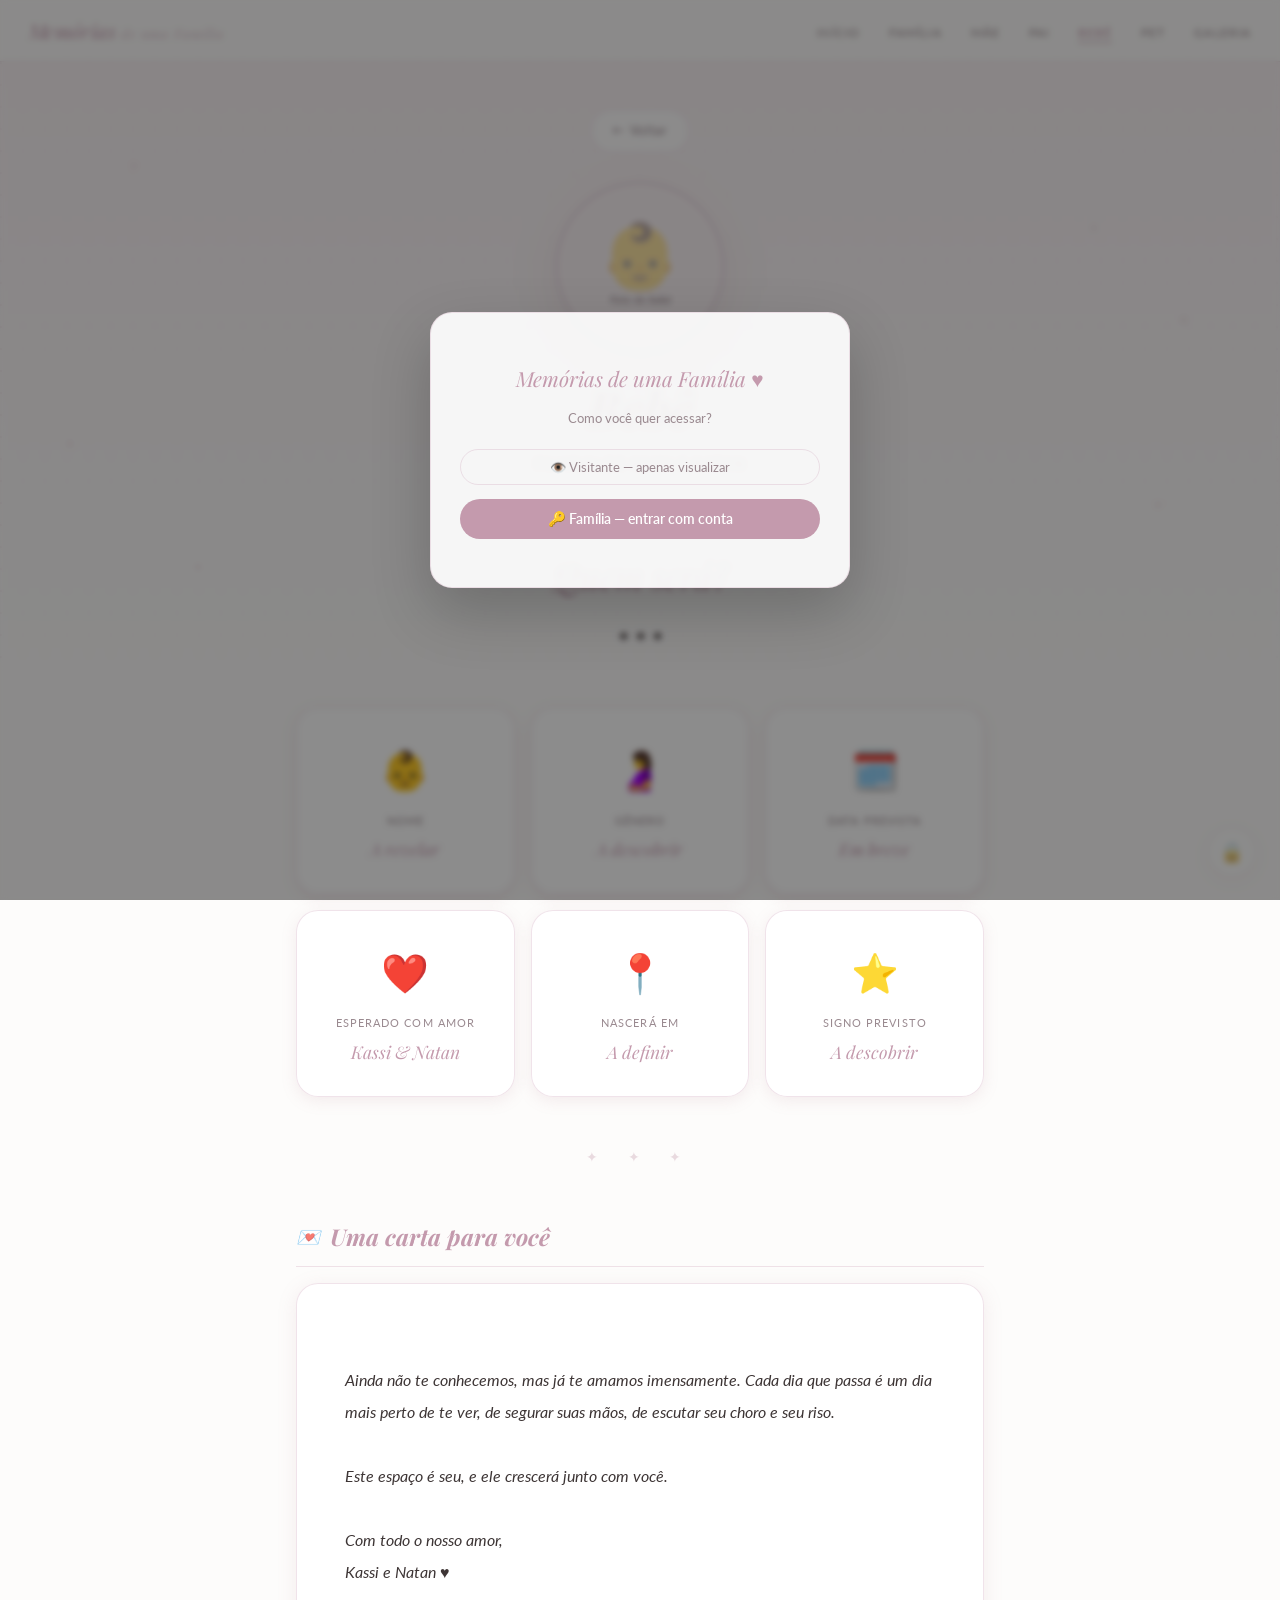
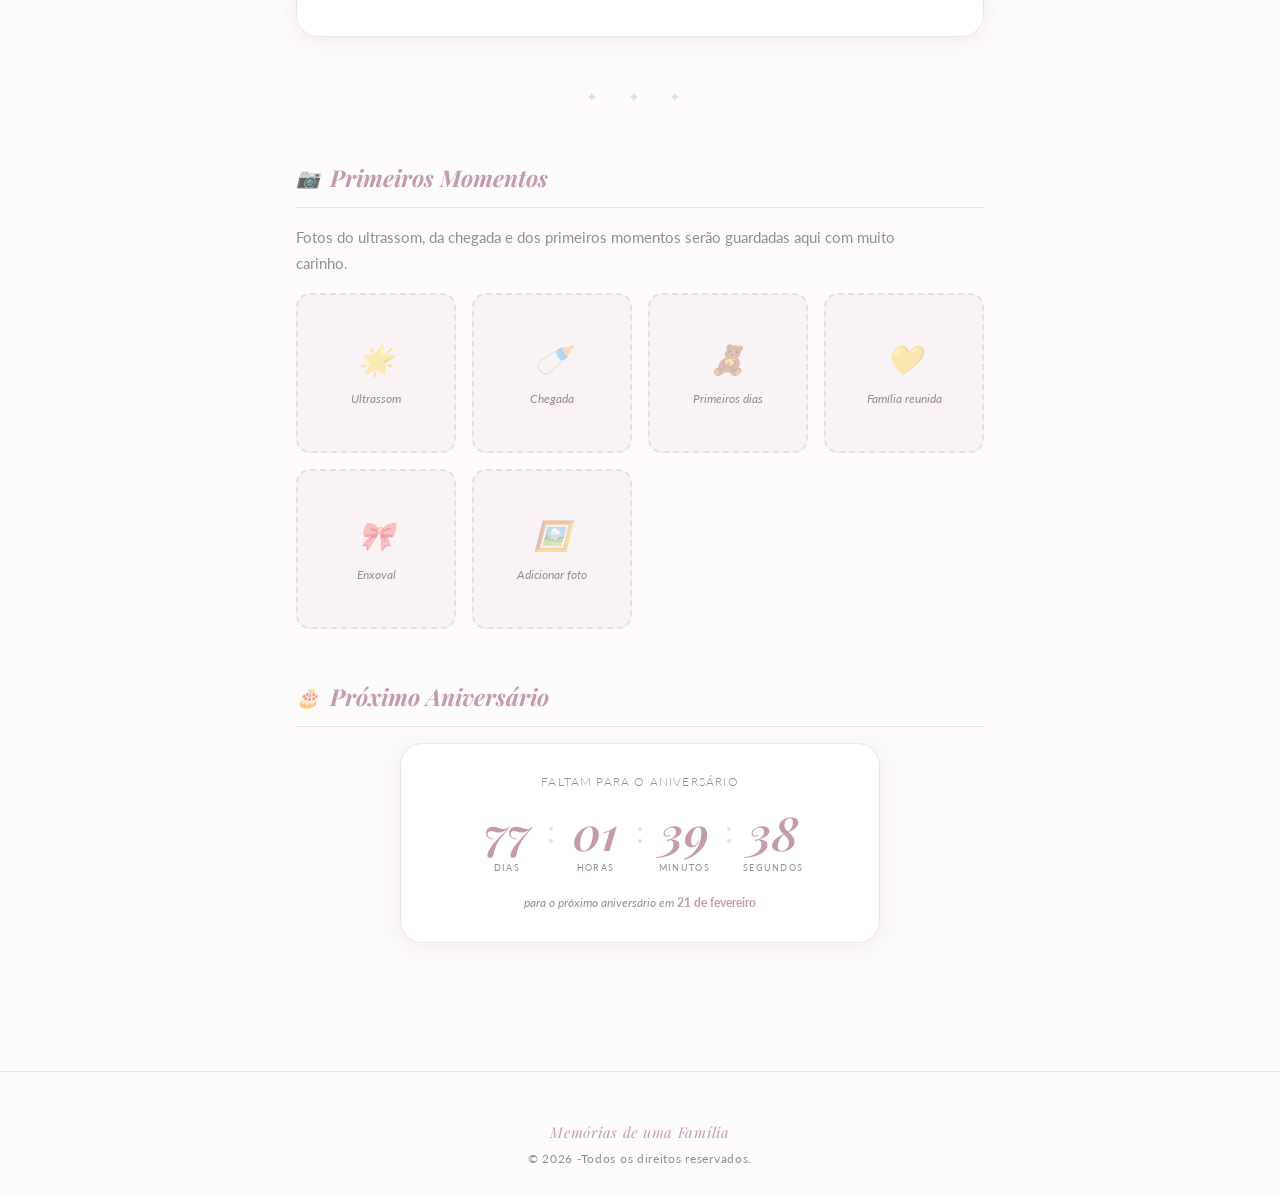
==== commit 3feb2f34: "Atualizar o bebe.html" ====
--- a/bebe.html
+++ b/bebe.html
@@ -1,4 +1,4 @@
-﻿<!DOCTYPE html>
+<!DOCTYPE html>
 <html lang="pt-BR">
 <head>
   <meta charset="UTF-8" />
@@ -122,7 +122,6 @@
           <span class="baby-info-icon">🗓️</span>
           <p class="baby-info-label">Data prevista</p>
           <p class="baby-info-value">
-            <!-- EDITE: Adicione a data de parto prevista -->
             Em breve
           </p>
         </div>
@@ -137,7 +136,6 @@
           <span class="baby-info-icon">📍</span>
           <p class="baby-info-label">Nascerá em</p>
           <p class="baby-info-value">
-            <!-- EDITE: Cidade/País -->
             A definir
           </p>
         </div>
@@ -146,7 +144,6 @@
           <span class="baby-info-icon">⭐</span>
           <p class="baby-info-label">Signo previsto</p>
           <p class="baby-info-value">
-            <!-- EDITE: Signo -->
             A descobrir
           </p>
         </div>
@@ -161,10 +158,8 @@
           <span class="sec-icon">💌</span> Uma carta para você
         </h2>
         <div style="background:var(--color-bg-card); border:1px solid var(--color-border); border-radius:var(--radius-lg); padding:var(--sp-xl); box-shadow:0 4px 20px var(--color-shadow); transition: all var(--t-smooth);">
-          <p class="prose" style="font-style:italic; font-size:1rem; color:var(--color-text); line-height:2" data-field="bio">
-            <!--
-              EDITE: Escreva uma carta carinhosa para o bebê
-            -->
+          <p class="prose" style="font-style:italic; font-size:1rem; color:var(--color-text); line-height:2" data-field="bio"
+              
             Querido(a) pequeno(a),<br/><br/>
             Ainda não te conhecemos, mas já te amamos imensamente.
             Cada dia que passa é um dia mais perto de te ver, de segurar
@@ -189,12 +184,7 @@
         </p>
 
         <div class="profile-gallery-grid">
-          <!--
-            PARA ADICIONAR FOTOS:
-            <div class="profile-gallery-item" data-lightbox="fotos/ultrassom.jpg">
-              <img src="fotos/ultrassom.jpg" alt="Ultrassom" />
-            </div>
-          -->
+          
           <div class="profile-gallery-item">
             <div class="gallery-ph"><span class="gallery-ph-icon">🌟</span>Ultrassom</div>
           </div>
@@ -270,7 +260,7 @@
   <div class="birthday-overlay" id="birthday-overlay" role="dialog" aria-modal="true" aria-label="Feliz Aniversário">
     <div class="birthday-card">
       <span class="birthday-big-heart">🎂</span>
-      <!-- EDITE: Altere a mensagem de aniversário abaixo -->
+      <!-- Altere a mensagem de aniversário abaixo -->
       <p class="birthday-msg">Feliz aniversário, pequenininho(a)! 🎂</p>
       <p class="birthday-sub">
         Que este dia seja cheio de alegria, amor e muita magia.<br/>
